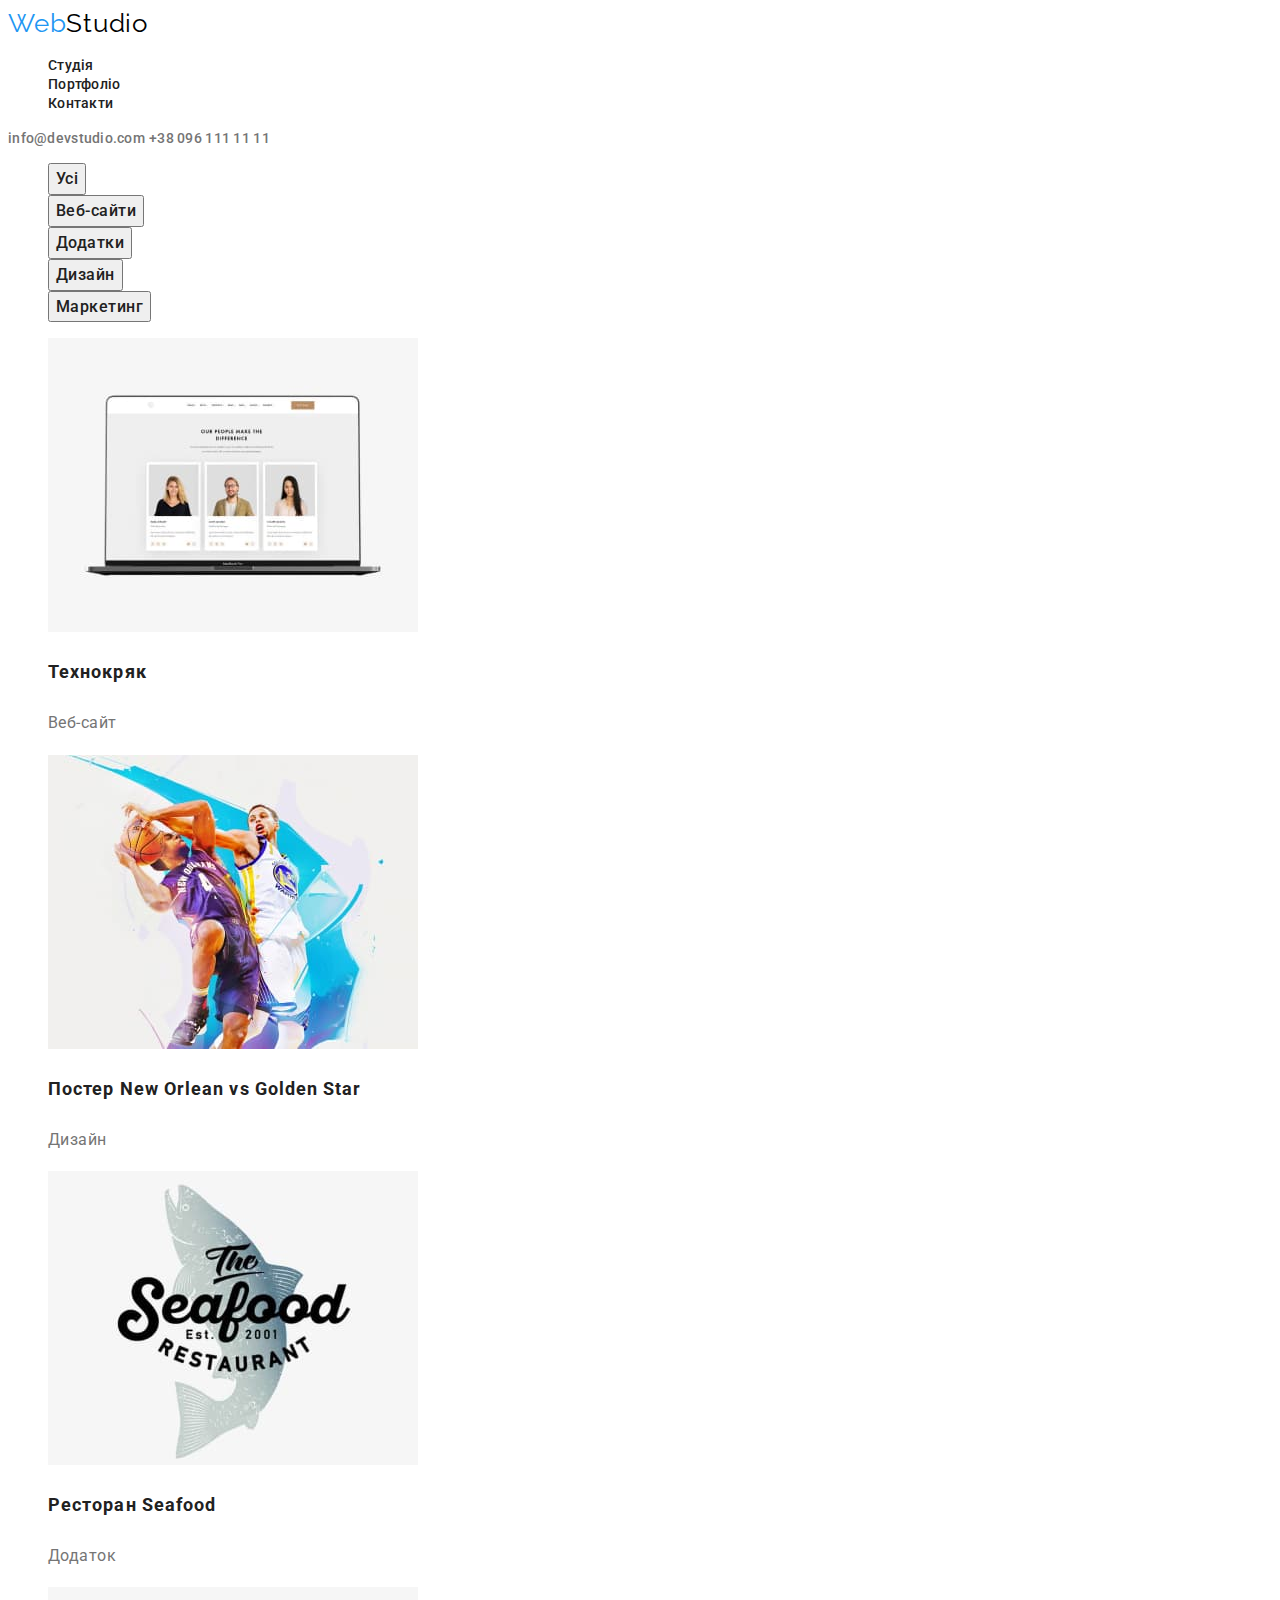
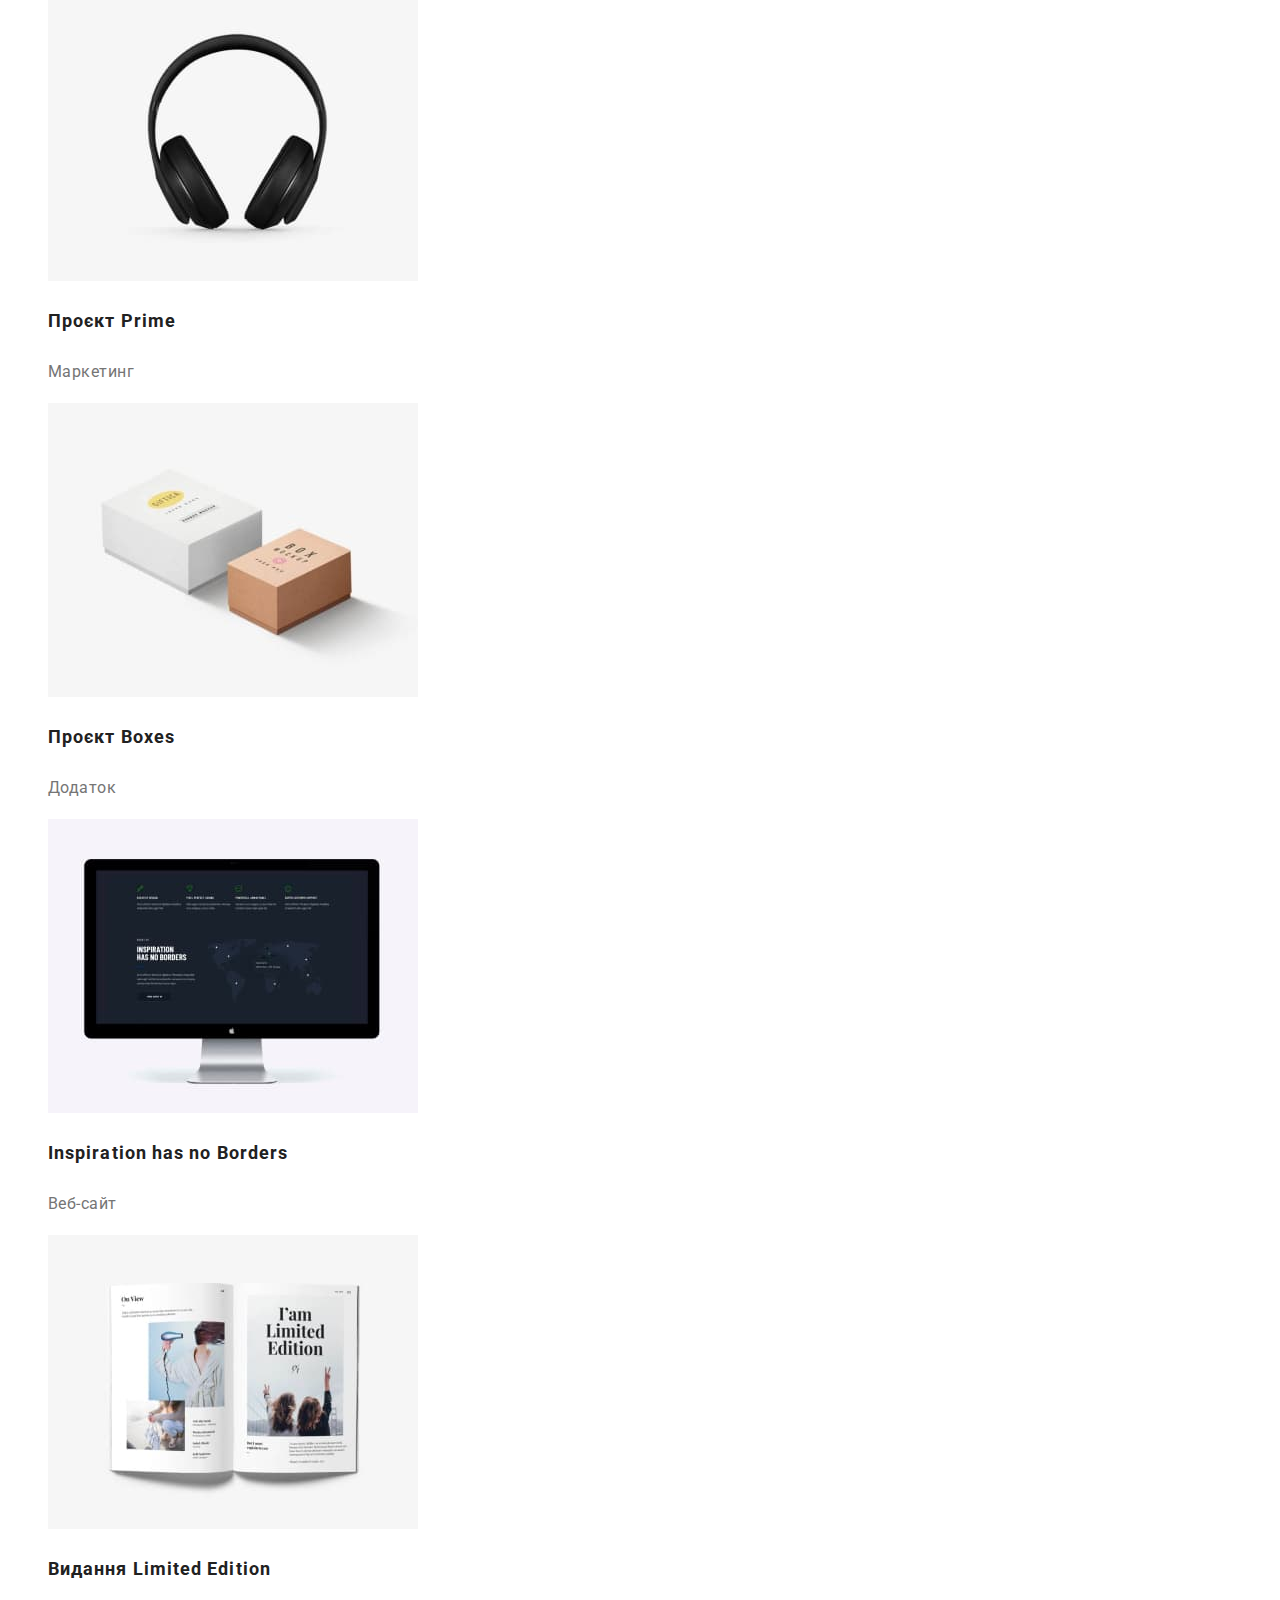
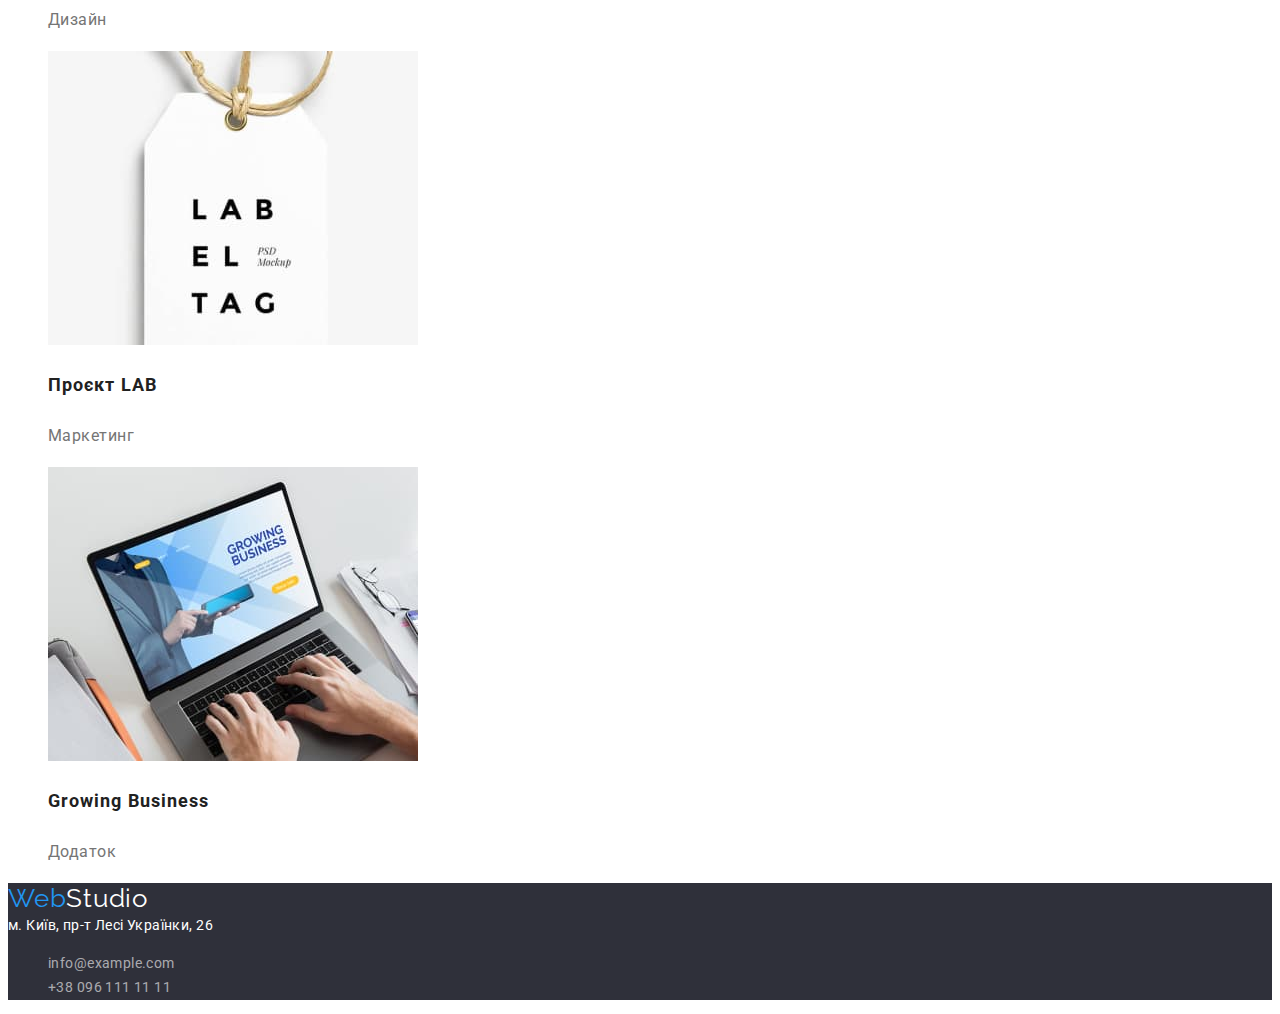
==== portfolio.html @ 75545882 "initial" ====
<!DOCTYPE html>
<html lang="en">
  <head>
    <meta charset="UTF-8" />
    <meta http-equiv="X-UA-Compatible" content="IE=edge" />
    <meta name="viewport" content="width=device-width, initial-scale=1.0" />
    <title>Portfolio</title>
    <link rel="preconnect" href="https://fonts.googleapis.com" />
    <link rel="preconnect" href="https://fonts.gstatic.com" crossorigin />
    <link
      href="https://fonts.googleapis.com/css2?family=Raleway:wght@700&family=Roboto:wght@400;500;700;900&display=swap"
      rel="stylesheet"
    />
    <link
      rel="stylesheet"
      href="https://cdnjs.cloudflare.com/ajax/libs/modern-normalize/1.1.0/modern-normalize.min.css"
      integrity="sha512-wpPYUAdjBVSE4KJnH1VR1HeZfpl1ub8YT/NKx4PuQ5NmX2tKuGu6U/JRp5y+Y8XG2tV+wKQpNHVUX03MfMFn9Q=="
      crossorigin="anonymous"
      referrerpolicy="no-referrer"
    />
    <link rel="stylesheet" href="./CSS/styles.css" />
  </head>
  <header class="header">
    <nav>
      <a class="logo-link" href="./index.html"
        >Web<span class="span-header">Studio</span></a
      >
      <ul class="header-list list">
        <li class="header-item">
          <a class="header-link link" href="./index.html">Студія</a>
        </li>
        <li class="header-item">
          <a class="header-link link" href="./portfolio.html">Портфоліо</a>
        </li>
        <li class="header-item">
          <a class="header-link link" href="#">Контакти</a>
        </li>
      </ul>
    </nav>
    <a class="header-mail link" href="mailto:info@devstudio.com"
      >info@devstudio.com</a
    >
    <a class="header-tel link" href="tel:+380961111111">+38 096 111 11 11</a>
  </header>
  <main>
    <section>
      <div>
        <ul>
          <li class="list">
            <button type="button" class="portfolio-button">Усі</button>
          </li>
          <li class="list">
            <button type="button" class="portfolio-button">Веб-сайти</button>
          </li>
          <li class="list">
            <button type="button" class="portfolio-button">Додатки</button>
          </li>
          <li class="list">
            <button type="button" class="portfolio-button">Дизайн</button>
          </li>
          <li class="list">
            <button type="button" class="portfolio-button">Маркетинг</button>
          </li>
        </ul>
      </div>
      <ul>
        <li class="list">
          <img
            src="./images/technocrack.jpg"
            alt="technocrack"
            width="370"
            height="294"
          />
          <h3 class="all">Технокряк</h3>
          <p class="all-text">Веб-сайт</p>
        </li>
        <li class="list">
          <img
            src="./images/poster.jpg"
            alt="poster"
            width="370"
            height="294"
          />
          <h3 class="all">Постер New Orlean vs Golden Star</h3>
          <p class="all-text">Дизайн</p>
        </li>
        <li class="list">
          <img
            src="./images/restaurant.jpg"
            alt="restaurant"
            width="370"
            height="294"
          />
          <h3 class="all">Ресторан Seafood</h3>
          <p class="all-text">Додаток</p>
        </li>
        <li class="list">
          <img src="./images/prime.jpg" alt="prime" width="370" height="294" />
          <h3 class="all">Проєкт Prime</h3>
          <p class="all-text">Маркетинг</p>
        </li>
        <li class="list">
          <img src="./images/boxes.jpg" alt="boxes" width="370" height="294" />
          <h3 class="all">Проєкт Boxes</h3>
          <p class="all-text">Додаток</p>
        </li>
        <li class="list">
          <img
            src="./images/inspiration.jpg"
            alt="inspiration"
            width="370"
            height="294"
          />
          <h3 class="all">Inspiration has no Borders</h3>
          <p class="all-text">Веб-сайт</p>
        </li>
        <li class="list">
          <img
            src="./images/limitededition.jpg"
            alt="limitededition"
            width="370"
            height="294"
          />
          <h3 class="all">Видання Limited Edition</h3>
          <p class="all-text">Дизайн</p>
        </li>
        <li class="list">
          <img src="./images/lab.jpg" alt="lab" width="370" height="294" />
          <h3 class="all">Проєкт LAB</h3>
          <p class="all-text">Маркетинг</p>
        </li>
        <li class="list">
          <img
            src="./images/growing.jpg"
            alt="growing business"
            width="370"
            height="294"
          />
          <h3 class="all">Growing Business</h3>
          <p class="all-text">Додаток</p>
        </li>
      </ul>
    </section>
  </main>
  <footer class="footer">
    <a class="logo-link" href="./index.html"
      >Web<span class="span-footer">Studio</span></a
    >
    <address class="address-link">
      <a
        class="contacts-address-link link"
        href="https://goo.gl/maps/TuxzWL9VngFfDpHG8"
        target="_blank"
        rel="noopener noreferrer "
        >м. Київ, пр-т Лесі Українки, 26</a
      >
      <ul class="list">
        <li>
          <a class="contacts-link link" href="mailto:info@example.com"
            >info@example.com</a
          >
        </li>
        <li class="list">
          <a class="contacts-link link" href="tel:+380961111111"
            >+38 096 111 11 11</a
          >
        </li>
      </ul>
    </address>
  </footer>
</html>
---- CSS/styles.css ----
/* -------------------------------- HEADER ---------------------------------- */

.root {
  --main-color: #ffffff;
}

body {
  font-family: "Roboto", sans-serif;
}

.span-header{
    color: #000000;
}

.logo-link {
  font-family: "Raleway";
  font-style: normal;
  font-size: 26px;
  line-height: 1.19;
  letter-spacing: 0.03em;
  color: #2196f3;
}



.logo-link {
  text-decoration: none;
}

.header-link {
  font-weight: 500;
  font-size: 14px;
  line-height: 1.14;
  letter-spacing: 0.02em;
  color: #212121;
}

.header-mail {
  font-weight: 500;
  font-size: 14px;
  line-height: 1.14;
  letter-spacing: 0.02em;
  color: #757575;
}

.header-tel {
  font-weight: 500;
  font-size: 14px;
  line-height: 1.14;
  letter-spacing: 0.02em;
  color: #757575;
}

.list {
  list-style: none;
}

.link {
  text-decoration: none;
}

.header-link:hover,
.header-link:focus {
  color: #2196f3;
}

.header-mail:hover,
.header-mail:focus {
  color: #2196f3;
}

.header-tel:hover,
.header-tel:focus {
  color: #2196f3;
}

/* --------------------------------- MAIN ------------------------------------ */

.hero-title {
  font-weight: 900;
  font-size: 44px;
  line-height: 1.36;
  text-align: center;
  letter-spacing: 0.06em;
  text-transform: uppercase;
  color: #ffffff;
}

.hero-btn {
  font-family: "Roboto";
  font-style: normal;
  font-weight: 700;
  font-size: 16px;
  line-height: 1.88;
  display: flex;
  align-items: center;
  text-align: center;
  letter-spacing: 0.06em;
  cursor: pointer;
  color: #ffffff;
  background-color: #2196f3;
}

.main-title {
  background: #2f303a;
}

.title {
  font-weight: 700;
  font-size: 36px;
  line-height: 1.16;
  text-align: center;
  letter-spacing: 0.03em;
  color: #212121;
}

.item {
  font-size: 14px;
  line-height: 1.71;
  letter-spacing: 0.03em;
  color: #757575;
}

.benefits {
  font-weight: 700;
  font-size: 14px;
  line-height: 1.14;
  letter-spacing: 0.03em;
  text-transform: uppercase;
  color: #212121;
}

.benefits-text {
  font-size: 14px;
  line-height: 1.71;
  letter-spacing: 0.03em;
  color: #757575;
}

.team-title {
  font-weight: 500;
  font-size: 16px;
  line-height: 1.18;
  text-align: center;
  letter-spacing: 0.03em;
  color: #212121;
}

.team-text {
  font-size: 16px;
  line-height: 1.18;
  text-align: center;
  letter-spacing: 0.03em;
  color: #757575;
}

.all {
  font-size: 18px;
  line-height: 2;
  letter-spacing: 0.06em;
  color: #212121;
}

.all-text {
  font-size: 16px;
  line-height: 1.88;
  letter-spacing: 0.03em;
  color: #757575;
}

.portfolio-button {
    font-family: 'Roboto';
    font-style: normal;
    font-weight: 500;
    font-size: 16px;
    line-height: 1.62;
    text-align: center;
    letter-spacing: 0.03em;
    color: #212121;
    cursor: pointer;
}

.portfolio-button:hover
.portfolio-button:focus{
    #2196F3;
}

/*------------------------------------FOOTER-----------------------------------*/

.address-link {
  font-size: 14px;
  line-height: 1.71;
  letter-spacing: 0.03em;
  color: var(--main-color);
}

.contacts {
  font-size: 14px;
  line-height: 1.71;
  letter-spacing: 0.03em;
  color: rgba(255, 255, 255, 0.6);
}

.footer {
  background: #2f303a;
}

.contacts-address-link {
  font-size: 14px;
  font-style: normal;
  line-height: 1.71;
  letter-spacing: 0.03em;
  color: #ffffff;
}

.contacts-link {
  font-style: normal;
  font-weight: 400;
  font-size: 14px;
  line-height: 1.71;
  letter-spacing: 0.03em;
  color: rgba(255, 255, 255, 0.6);
}

.contacts-address-link:hover,
.contacts-address-link:focus {
  color: #2196f3;
}

.contacts-link:hover,
.contacts-link:focus {
  color: #2196f3;
}

.span-footer{
    color: #FFFFFF;
}
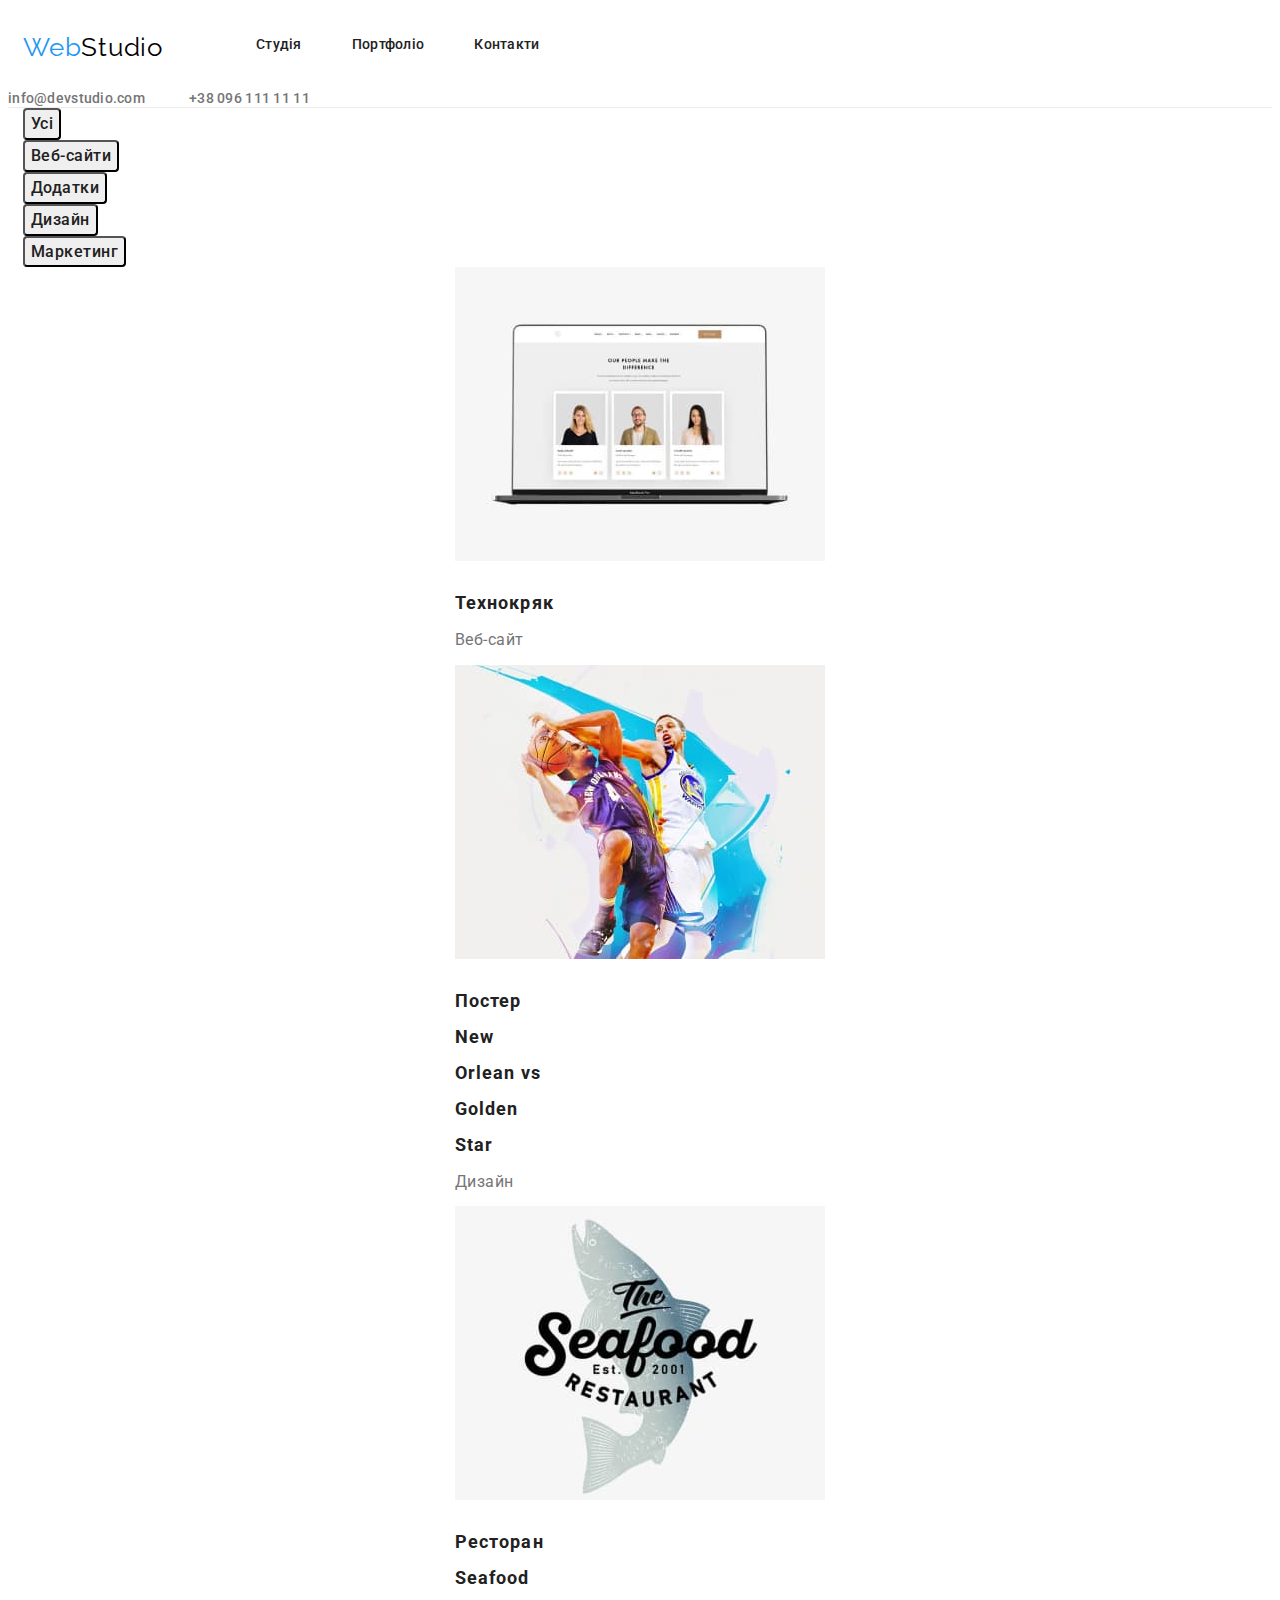
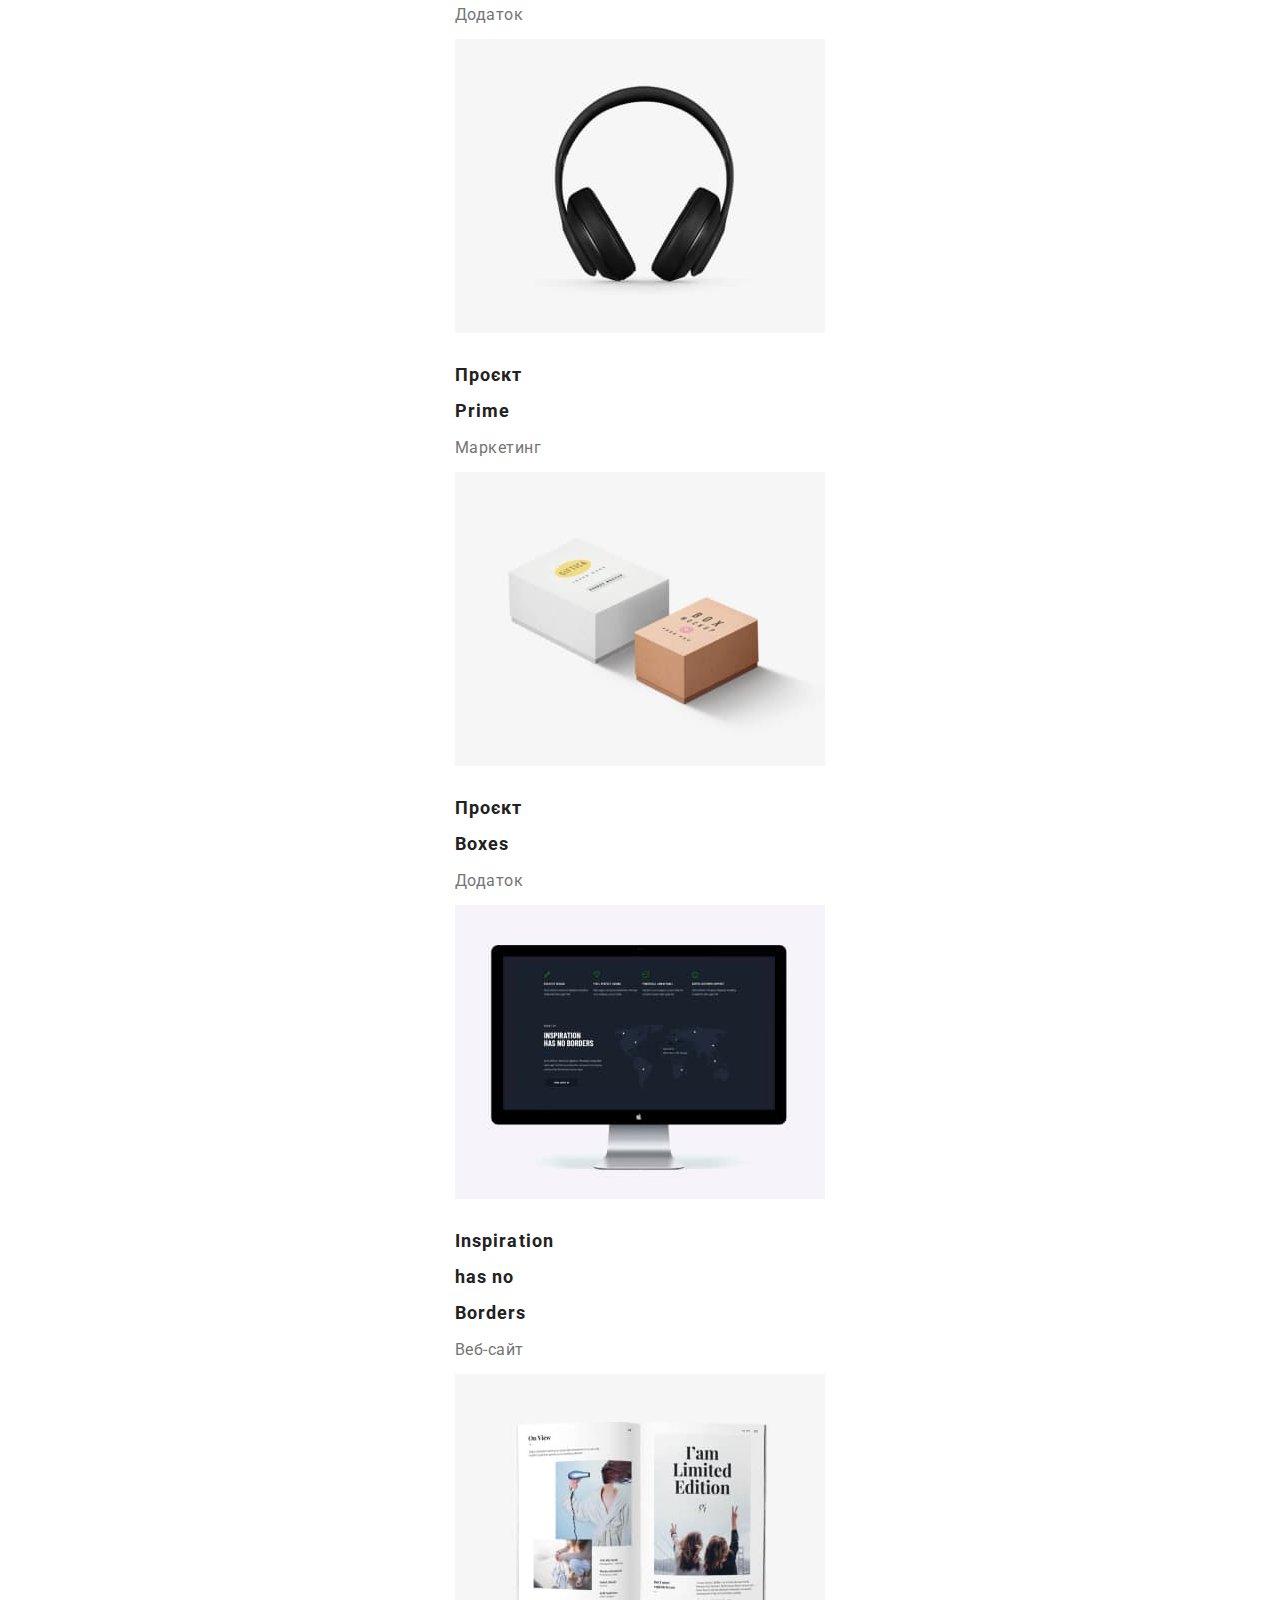
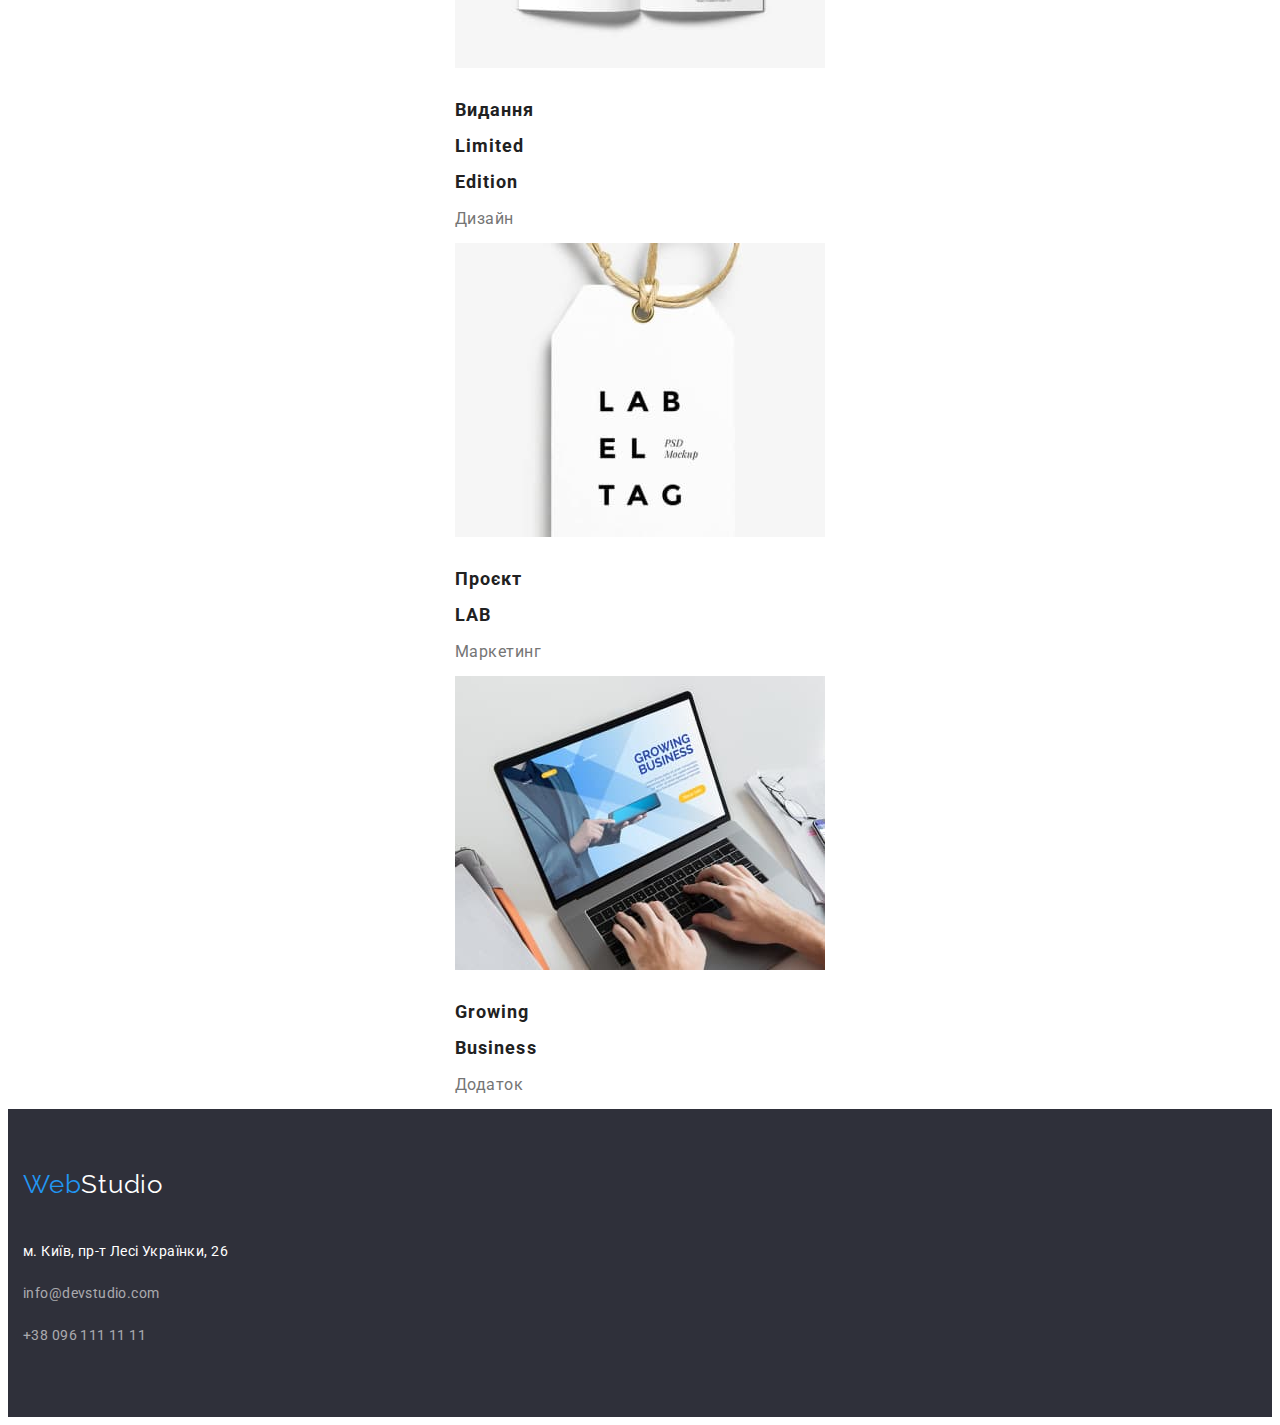
==== commit 037ba664: "hw3" ====
--- a/portfolio.html
+++ b/portfolio.html
@@ -21,151 +21,165 @@
     <link rel="stylesheet" href="./CSS/styles.css" />
   </head>
   <header class="header">
+    <div class="container header-container">
+      <nav class="header-navigation">
+        <a class="logo-link" href="./index.html"
+          >Web<span class="span-header">Studio</span></a
+        >
+        <ul class="header-list list">
+          <li class="header-item">
+            <a class="header-link link" href="./index.html">Студія</a>
+          </li>
+          <li class="header-item">
+            <a class="header-link link" href="./portfolio.html">Портфоліо</a>
+          </li>
+          <li class="header-item">
+            <a class="header-link link" href="#">Контакти</a>
+          </li>
+        </ul>
+      </nav>
+    </div>
     <nav>
-      <a class="logo-link" href="./index.html"
-        >Web<span class="span-header">Studio</span></a
-      >
-      <ul class="header-list list">
-        <li class="header-item">
-          <a class="header-link link" href="./index.html">Студія</a>
-        </li>
-        <li class="header-item">
-          <a class="header-link link" href="./portfolio.html">Портфоліо</a>
-        </li>
-        <li class="header-item">
-          <a class="header-link link" href="#">Контакти</a>
-        </li>
-      </ul>
+      <div class="header-connect">
+        <a class="header-mail link" href="mailto:info@devstudio.com"
+          >info@devstudio.com</a
+        >
+        <a class="header-tel link" href="tel:+380961111111"
+          >+38 096 111 11 11</a
+        >
+      </div>
     </nav>
-    <a class="header-mail link" href="mailto:info@devstudio.com"
-      >info@devstudio.com</a
-    >
-    <a class="header-tel link" href="tel:+380961111111">+38 096 111 11 11</a>
   </header>
   <main>
     <section>
-      <div>
-        <ul>
-          <li class="list">
+      <div class="container">
+        <ul class="portfoilo-checklist">
+          <li class="portfolio-list">
             <button type="button" class="portfolio-button">Усі</button>
           </li>
-          <li class="list">
+          <li class="portfolio-list">
             <button type="button" class="portfolio-button">Веб-сайти</button>
           </li>
-          <li class="list">
+          <li class="portfolio-list">
             <button type="button" class="portfolio-button">Додатки</button>
           </li>
-          <li class="list">
+          <li class="portfolio-list">
             <button type="button" class="portfolio-button">Дизайн</button>
           </li>
-          <li class="list">
+          <li class="portfolio-list">
             <button type="button" class="portfolio-button">Маркетинг</button>
           </li>
         </ul>
       </div>
-      <ul>
-        <li class="list">
-          <img
-            src="./images/technocrack.jpg"
-            alt="technocrack"
-            width="370"
-            height="294"
-          />
-          <h3 class="all">Технокряк</h3>
-          <p class="all-text">Веб-сайт</p>
-        </li>
-        <li class="list">
-          <img
-            src="./images/poster.jpg"
-            alt="poster"
-            width="370"
-            height="294"
-          />
-          <h3 class="all">Постер New Orlean vs Golden Star</h3>
-          <p class="all-text">Дизайн</p>
-        </li>
-        <li class="list">
-          <img
-            src="./images/restaurant.jpg"
-            alt="restaurant"
-            width="370"
-            height="294"
-          />
-          <h3 class="all">Ресторан Seafood</h3>
-          <p class="all-text">Додаток</p>
-        </li>
-        <li class="list">
-          <img src="./images/prime.jpg" alt="prime" width="370" height="294" />
-          <h3 class="all">Проєкт Prime</h3>
-          <p class="all-text">Маркетинг</p>
-        </li>
-        <li class="list">
-          <img src="./images/boxes.jpg" alt="boxes" width="370" height="294" />
-          <h3 class="all">Проєкт Boxes</h3>
-          <p class="all-text">Додаток</p>
-        </li>
-        <li class="list">
-          <img
-            src="./images/inspiration.jpg"
-            alt="inspiration"
-            width="370"
-            height="294"
-          />
-          <h3 class="all">Inspiration has no Borders</h3>
-          <p class="all-text">Веб-сайт</p>
-        </li>
-        <li class="list">
-          <img
-            src="./images/limitededition.jpg"
-            alt="limitededition"
-            width="370"
-            height="294"
-          />
-          <h3 class="all">Видання Limited Edition</h3>
-          <p class="all-text">Дизайн</p>
-        </li>
-        <li class="list">
-          <img src="./images/lab.jpg" alt="lab" width="370" height="294" />
-          <h3 class="all">Проєкт LAB</h3>
-          <p class="all-text">Маркетинг</p>
-        </li>
-        <li class="list">
-          <img
-            src="./images/growing.jpg"
-            alt="growing business"
-            width="370"
-            height="294"
-          />
-          <h3 class="all">Growing Business</h3>
-          <p class="all-text">Додаток</p>
-        </li>
+      <ul class="all-list">
+        <div class="container">
+          <li class="list">
+            <img
+              src="./images/technocrack.jpg"
+              alt="technocrack"
+              width="370"
+              height="294"
+            />
+            <h3 class="all">Технокряк</h3>
+            <p class="all-text">Веб-сайт</p>
+          </li>
+          <li class="list">
+            <img
+              src="./images/poster.jpg"
+              alt="poster"
+              width="370"
+              height="294"
+            />
+            <h3 class="all">Постер New Orlean vs Golden Star</h3>
+            <p class="all-text">Дизайн</p>
+          </li>
+          <li class="list">
+            <img
+              src="./images/restaurant.jpg"
+              alt="restaurant"
+              width="370"
+              height="294"
+            />
+            <h3 class="all">Ресторан Seafood</h3>
+            <p class="all-text">Додаток</p>
+          </li>
+          <li class="list">
+            <img src="./images/prime.jpg" alt="prime" width="370" height="294" />
+            <h3 class="all">Проєкт Prime</h3>
+            <p class="all-text">Маркетинг</p>
+          </li>
+          <li class="list">
+            <img src="./images/boxes.jpg" alt="boxes" width="370" height="294" />
+            <h3 class="all">Проєкт Boxes</h3>
+            <p class="all-text">Додаток</p>
+          </li>
+          <li class="list">
+            <img
+              src="./images/inspiration.jpg"
+              alt="inspiration"
+              width="370"
+              height="294"
+            />
+            <h3 class="all">Inspiration has no Borders</h3>
+            <p class="all-text">Веб-сайт</p>
+          </li>
+          <li class="list">
+            <img
+              src="./images/limitededition.jpg"
+              alt="limitededition"
+              width="370"
+              height="294"
+            />
+            <h3 class="all">Видання Limited Edition</h3>
+            <p class="all-text">Дизайн</p>
+          </li>
+          <li class="list">
+            <img src="./images/lab.jpg" alt="lab" width="370" height="294" />
+            <h3 class="all">Проєкт LAB</h3>
+            <p class="all-text">Маркетинг</p>
+          </li>
+          <li class="list">
+            <img
+              src="./images/growing.jpg"
+              alt="growing business"
+              width="370"
+              height="294"
+            />
+            <h3 class="all">Growing Business</h3>
+            <p class="all-text">Додаток</p>
+          </li>
+        </div>
       </ul>
     </section>
   </main>
   <footer class="footer">
-    <a class="logo-link" href="./index.html"
-      >Web<span class="span-footer">Studio</span></a
-    >
-    <address class="address-link">
-      <a
-        class="contacts-address-link link"
-        href="https://goo.gl/maps/TuxzWL9VngFfDpHG8"
-        target="_blank"
-        rel="noopener noreferrer "
-        >м. Київ, пр-т Лесі Українки, 26</a
+    <div class="container">
+      <a class="logo-link" href="./index.html"
+        >Web<span class="span-footer">Studio</span></a
       >
-      <ul class="list">
-        <li>
-          <a class="contacts-link link" href="mailto:info@example.com"
-            >info@example.com</a
-          >
-        </li>
-        <li class="list">
-          <a class="contacts-link link" href="tel:+380961111111"
-            >+38 096 111 11 11</a
-          >
-        </li>
-      </ul>
-    </address>
+      <address>
+        <a
+          class="contacts-address-link link"
+          href="https://goo.gl/maps/TuxzWL9VngFfDpHG8"
+          target="_blank"
+          rel="noopener noreferrer "
+          >м. Київ, пр-т Лесі Українки, 26</a
+        >
+        <ul class="list">
+          <li>
+            <a
+              class="contacts-link-mail link"
+              href="mailto:info@devstudio.com"
+              >info@devstudio.com</a
+            >
+          </li>
+          <li>
+            <a class="contacts-link-tel link" href="tel:+380961111111"
+              >+38 096 111 11 11</a
+            >
+          </li>
+        </ul>
+      </address>
+    </div>
   </footer>
 </html>
--- a/CSS/styles.css
+++ b/CSS/styles.css
@@ -8,8 +8,58 @@
   font-family: "Roboto", sans-serif;
 }
 
-.span-header{
-    color: #000000;
+.header {
+  background-color: (var(--main-color));
+  border-bottom: 1px solid #ECECEC;
+}
+
+.header-list{
+  display: flex;
+  gap: 50px;
+}
+
+.header-navigation {
+  display: flex;
+  align-items: center;
+}
+
+.header-connect {
+  margin-left: auto;
+}
+
+.header-container {
+  display: flex;
+  align-items: center;
+}
+
+
+
+
+h1,
+h2,
+h3,
+h4,
+h5,
+h6,
+p {
+  margin: 0;
+}
+
+ul, ol{
+  margin: 0;
+  padding-left: 0;
+  list-style: none;
+}
+
+.container {
+  width: 1200;
+  padding-left: 15px;
+  padding-right: 15px;
+  margin: 0 auto;
+}
+
+.span-header {
+  color: #000000;
 }
 
 .logo-link {
@@ -25,6 +75,9 @@
 
 .logo-link {
   text-decoration: none;
+  margin-right: 93px;
+  margin-top: 24px;
+  margin-bottom: 25px;
 }
 
 .header-link {
@@ -33,6 +86,8 @@
   line-height: 1.14;
   letter-spacing: 0.02em;
   color: #212121;
+  margin-top: 32px;
+  margin-bottom: 32px;
 }
 
 .header-mail {
@@ -49,10 +104,12 @@
   line-height: 1.14;
   letter-spacing: 0.02em;
   color: #757575;
+  margin-left: 40px;
 }
 
 .list {
   list-style: none;
+  width: calc((100% - 60px) / 3);
 }
 
 .link {
@@ -83,7 +140,10 @@
   text-align: center;
   letter-spacing: 0.06em;
   text-transform: uppercase;
-  color: #ffffff;
+  color: #FFFFFF;
+  padding-top: 200px;
+  padding-bottom: 30px;
+  max-width: 696px;
 }
 
 .hero-btn {
@@ -93,12 +153,25 @@
   font-size: 16px;
   line-height: 1.88;
   display: flex;
-  align-items: center;
+  align-items: centert;
   text-align: center;
   letter-spacing: 0.06em;
   cursor: pointer;
   color: #ffffff;
   background-color: #2196f3;
+  padding: 10px 32px;
+}
+
+.portfolio-checklist {
+display: flex;
+flex-direction: row;
+justify-content: center;
+align-items: center;
+padding-top: 100px;
+padding-bottom: 50px;
+}
+.portfolio-list {
+  display: flex;
 }
 
 .main-title {
@@ -112,6 +185,7 @@
   text-align: center;
   letter-spacing: 0.03em;
   color: #212121;
+  padding-top: 94px;
 }
 
 .item {
@@ -120,6 +194,12 @@
   letter-spacing: 0.03em;
   color: #757575;
 }
+
+.benefits-list {
+  display: inline-block;
+}
+
+
 
 .benefits {
   font-weight: 700;
@@ -128,6 +208,9 @@
   letter-spacing: 0.03em;
   text-transform: uppercase;
   color: #212121;
+  padding-bottom: 10px;
+  padding-top: 94px;
+  align-items: baseline;
 }
 
 .benefits-text {
@@ -135,6 +218,11 @@
   line-height: 1.71;
   letter-spacing: 0.03em;
   color: #757575;
+  max-width: 270px;
+}
+
+.title {
+padding-bottom: 50px;
 }
 
 .team-title {
@@ -144,6 +232,14 @@
   text-align: center;
   letter-spacing: 0.03em;
   color: #212121;
+  padding-top: 30px;
+  padding-bottom: 10px;
+}
+
+.doing-list {
+  display: inline-block;
+  padding-right: 30px;
+  padding-bottom: 94px;
 }
 
 .team-text {
@@ -152,13 +248,30 @@
   text-align: center;
   letter-spacing: 0.03em;
   color: #757575;
-}
+  padding-bottom: 30px;
+}
+
+.team-list {
+  display: inline-block;
+  padding-right: 30px;
+  margin-bottom: 94px;
+}
+
+.all-list {
+  display: flex;
+  gap: 30px;
+  justify-content: center;
+  align-items: ;
+}
+
 
 .all {
   font-size: 18px;
   line-height: 2;
   letter-spacing: 0.06em;
   color: #212121;
+  padding-top: 20px;
+  padding-bottom: 4px;
 }
 
 .all-text {
@@ -178,12 +291,14 @@
     letter-spacing: 0.03em;
     color: #212121;
     cursor: pointer;
+    border-radius: 4px;
 }
 
 .portfolio-button:hover
-.portfolio-button:focus{
-    #2196F3;
-}
+.portfolio-button:focus {
+  color:  #2196F3;
+}
+
 
 /*------------------------------------FOOTER-----------------------------------*/
 
@@ -206,20 +321,38 @@
 }
 
 .contacts-address-link {
+  display: inline-block;
   font-size: 14px;
   font-style: normal;
   line-height: 1.71;
   letter-spacing: 0.03em;
   color: #ffffff;
-}
-
-.contacts-link {
+  padding-top: 20px;
+  padding-bottom: 9px;
+}
+
+.contacts-link-mail {
+  display: inline-block;
   font-style: normal;
   font-weight: 400;
   font-size: 14px;
   line-height: 1.71;
   letter-spacing: 0.03em;
   color: rgba(255, 255, 255, 0.6);
+  padding-top: 9px;
+  padding-bottom: 9px;
+}
+
+.contacts-link-tel {
+  display: inline-block;
+  font-style: normal;
+  font-weight: 400;
+  font-size: 14px;
+  line-height: 1.71;
+  letter-spacing: 0.03em;
+  color: rgba(255, 255, 255, 0.6);
+  padding-top: 9px;
+  padding-bottom: 60px;
 }
 
 .contacts-address-link:hover,
@@ -227,11 +360,28 @@
   color: #2196f3;
 }
 
-.contacts-link:hover,
-.contacts-link:focus {
+.contacts-link-mail:hover,
+.contacts-link-mail:focus {
+  color: #2196f3;
+}
+
+.contacts-link-tel:hover,
+.contacts-link-tel:focus {
   color: #2196f3;
 }
 
 .span-footer{
     color: #FFFFFF;
-}
+    display: inline-block;
+    padding-top: 60px;
+    padding-bottom: 20px;
+}
+
+.list {
+  padding-bottom: 9px;
+}
+
+.section {
+  padding-top: 94px;
+  padding-bottom: 94px;
+}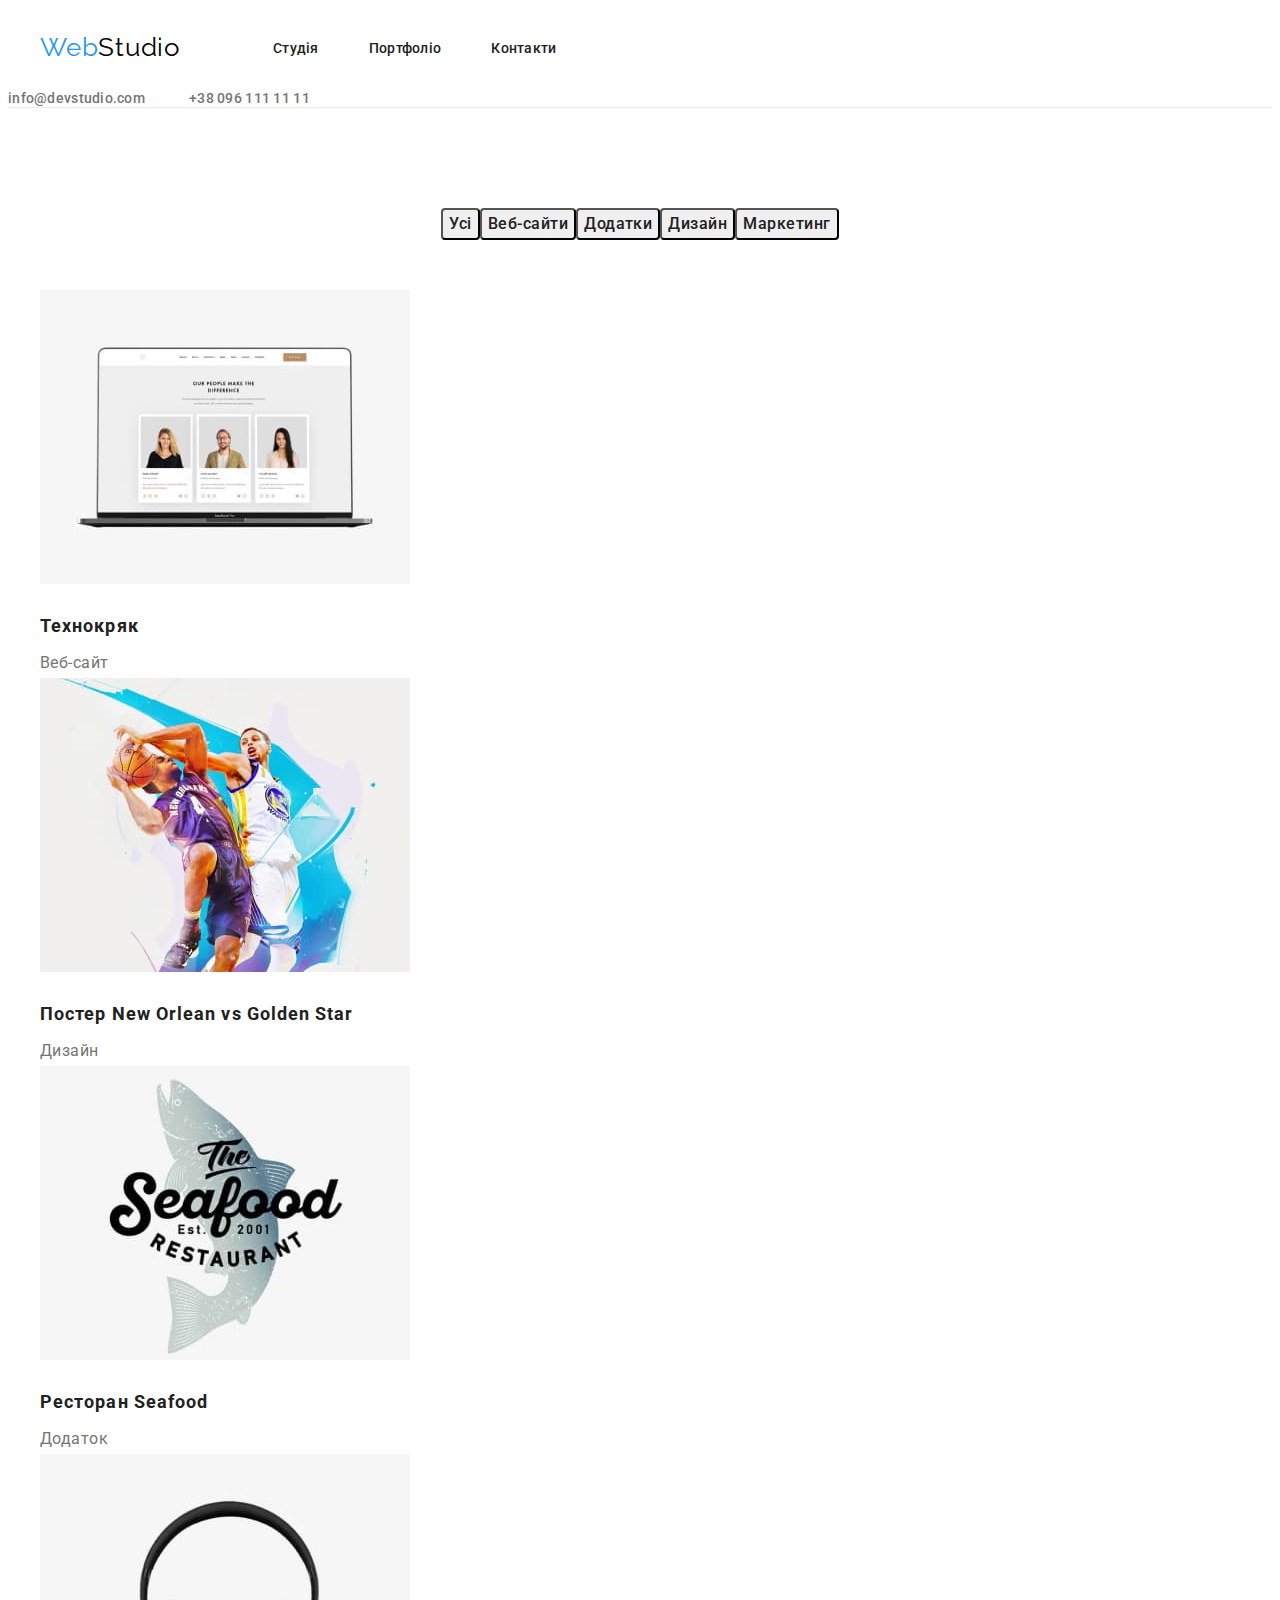
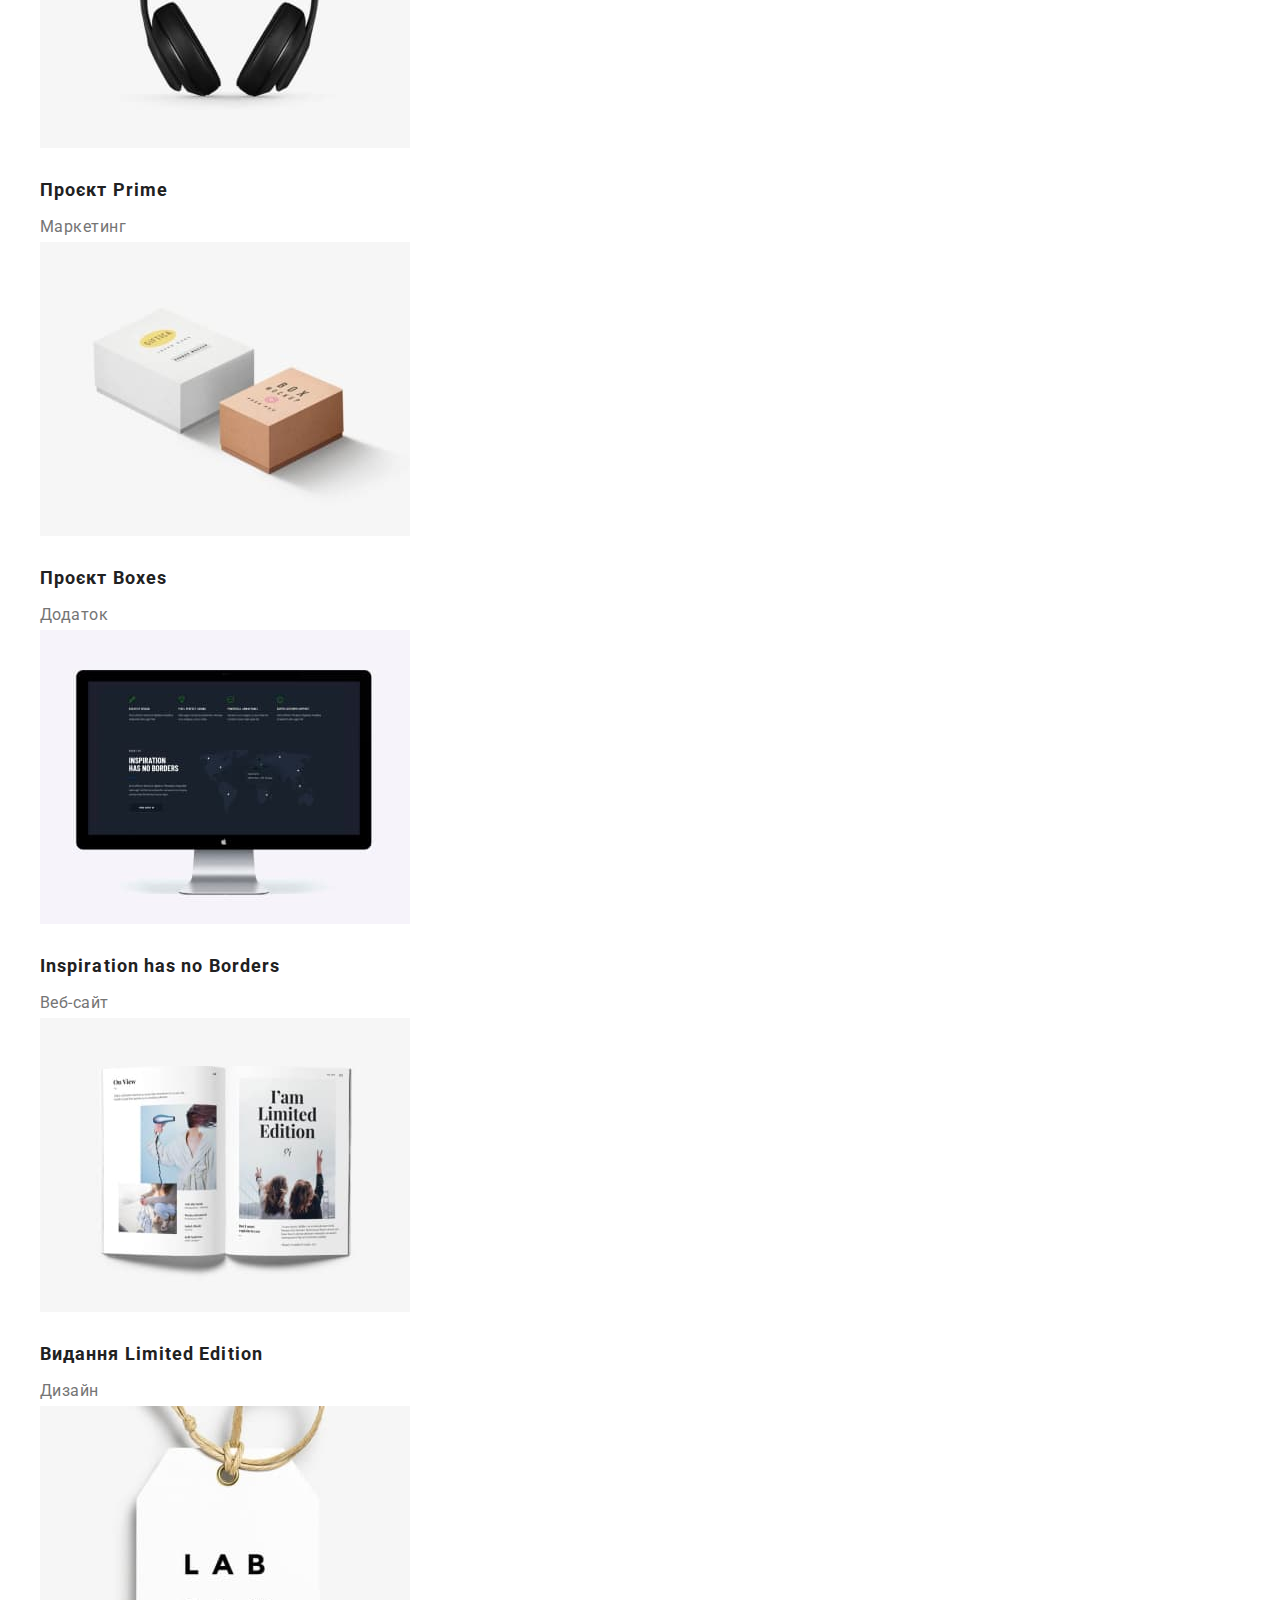
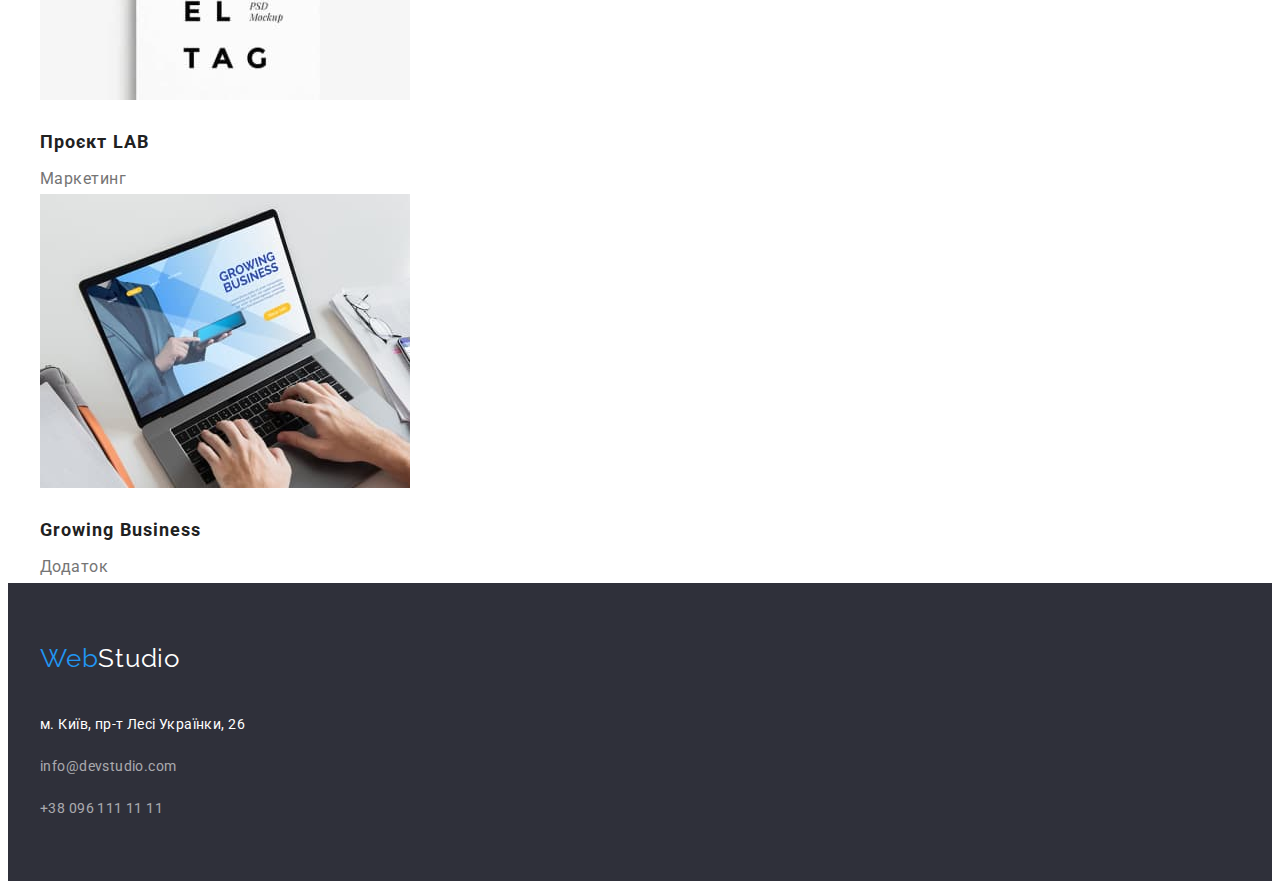
==== commit 7281e06c: "mentor update added" ====
--- a/portfolio.html
+++ b/portfolio.html
@@ -53,7 +53,7 @@
   <main>
     <section>
       <div class="container">
-        <ul class="portfoilo-checklist">
+        <ul class="portfolio-checklist">
           <li class="portfolio-list">
             <button type="button" class="portfolio-button">Усі</button>
           </li>
--- a/CSS/styles.css
+++ b/CSS/styles.css
@@ -52,7 +52,7 @@
 }
 
 .container {
-  width: 1200;
+  width: 1200px;
   padding-left: 15px;
   padding-right: 15px;
   margin: 0 auto;
@@ -76,8 +76,8 @@
 .logo-link {
   text-decoration: none;
   margin-right: 93px;
-  margin-top: 24px;
-  margin-bottom: 25px;
+  padding-top: 24px;
+  padding-bottom: 25px;
 }
 
 .header-link {
@@ -109,7 +109,6 @@
 
 .list {
   list-style: none;
-  width: calc((100% - 60px) / 3);
 }
 
 .link {
@@ -141,8 +140,7 @@
   letter-spacing: 0.06em;
   text-transform: uppercase;
   color: #FFFFFF;
-  padding-top: 200px;
-  padding-bottom: 30px;
+  margin-bottom: 30px;
   max-width: 696px;
 }
 
@@ -152,7 +150,6 @@
   font-weight: 700;
   font-size: 16px;
   line-height: 1.88;
-  display: flex;
   align-items: centert;
   text-align: center;
   letter-spacing: 0.06em;
@@ -160,6 +157,7 @@
   color: #ffffff;
   background-color: #2196f3;
   padding: 10px 32px;
+  border-radius: 3px;
 }
 
 .portfolio-checklist {
@@ -170,12 +168,16 @@
 padding-top: 100px;
 padding-bottom: 50px;
 }
+
 .portfolio-list {
   display: flex;
 }
 
 .main-title {
   background: #2f303a;
+  padding-top: 200px;
+  padding-bottom: 200px;
+  text-align: center;
 }
 
 .title {
@@ -195,10 +197,10 @@
   color: #757575;
 }
 
-.benefits-list {
-  display: inline-block;
-}
-
+.advantages {
+  display: flex;
+  gap: 30px;
+}
 
 
 .benefits {
@@ -209,7 +211,6 @@
   text-transform: uppercase;
   color: #212121;
   padding-bottom: 10px;
-  padding-top: 94px;
   align-items: baseline;
 }
 
@@ -236,9 +237,14 @@
   padding-bottom: 10px;
 }
 
-.doing-list {
-  display: inline-block;
-  padding-right: 30px;
+.doing {
+  display: flex;
+  gap: 30px;
+}
+
+.team {
+  background: #F5F4FA;
+  padding-top: 94px;
   padding-bottom: 94px;
 }
 
@@ -251,14 +257,14 @@
   padding-bottom: 30px;
 }
 
-.team-list {
-  display: inline-block;
-  padding-right: 30px;
-  margin-bottom: 94px;
+.our-team {
+  display: flex;
+  gap: 30px;
 }
 
 .all-list {
   display: flex;
+  flex-wrap: wrap;
   gap: 30px;
   justify-content: center;
   align-items: ;
@@ -300,7 +306,7 @@
 }
 
 
-/*------------------------------------FOOTER-----------------------------------*/
+/*--------------------------------FOOTER-----------------------------------*/
 
 .address-link {
   font-size: 14px;
@@ -377,9 +383,6 @@
     padding-bottom: 20px;
 }
 
-.list {
-  padding-bottom: 9px;
-}
 
 .section {
   padding-top: 94px;
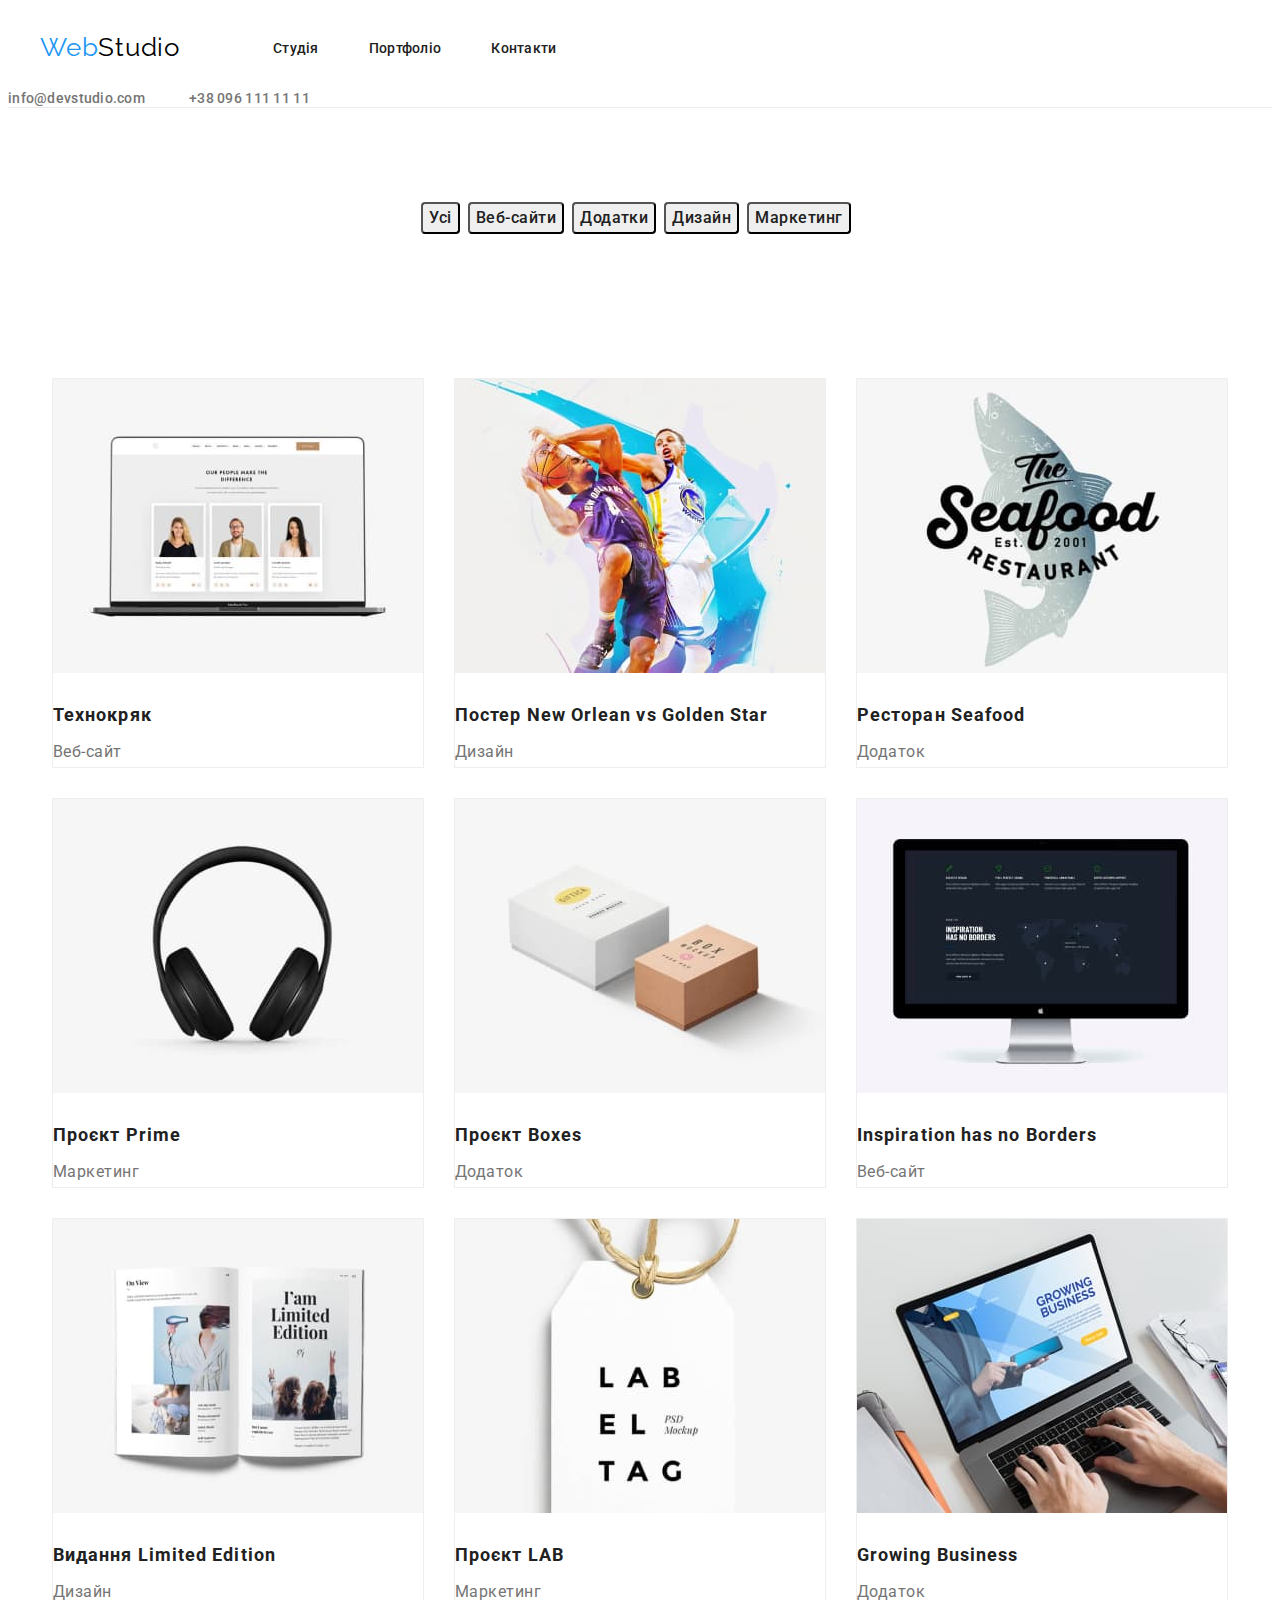
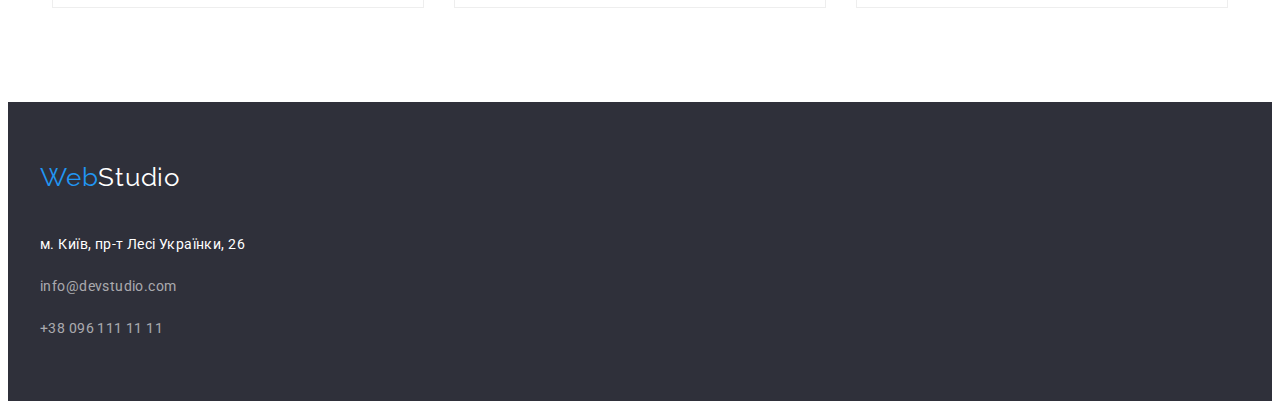
==== commit 08024718: "borders added" ====
--- a/portfolio.html
+++ b/portfolio.html
@@ -71,9 +71,11 @@
           </li>
         </ul>
       </div>
+      </section>
+      <section class="portfolio-items">
+      <div class="container">
       <ul class="all-list">
-        <div class="container">
-          <li class="list">
+          <li class="item-list">
             <img
               src="./images/technocrack.jpg"
               alt="technocrack"
@@ -83,7 +85,7 @@
             <h3 class="all">Технокряк</h3>
             <p class="all-text">Веб-сайт</p>
           </li>
-          <li class="list">
+          <li class="item-list">
             <img
               src="./images/poster.jpg"
               alt="poster"
@@ -93,7 +95,7 @@
             <h3 class="all">Постер New Orlean vs Golden Star</h3>
             <p class="all-text">Дизайн</p>
           </li>
-          <li class="list">
+          <li class="item-list">
             <img
               src="./images/restaurant.jpg"
               alt="restaurant"
@@ -103,17 +105,17 @@
             <h3 class="all">Ресторан Seafood</h3>
             <p class="all-text">Додаток</p>
           </li>
-          <li class="list">
+          <li class="item-list">
             <img src="./images/prime.jpg" alt="prime" width="370" height="294" />
             <h3 class="all">Проєкт Prime</h3>
             <p class="all-text">Маркетинг</p>
           </li>
-          <li class="list">
+          <li class="item-list">
             <img src="./images/boxes.jpg" alt="boxes" width="370" height="294" />
             <h3 class="all">Проєкт Boxes</h3>
             <p class="all-text">Додаток</p>
           </li>
-          <li class="list">
+          <li class="item-list">
             <img
               src="./images/inspiration.jpg"
               alt="inspiration"
@@ -123,7 +125,7 @@
             <h3 class="all">Inspiration has no Borders</h3>
             <p class="all-text">Веб-сайт</p>
           </li>
-          <li class="list">
+          <li class="item-list">
             <img
               src="./images/limitededition.jpg"
               alt="limitededition"
@@ -133,12 +135,12 @@
             <h3 class="all">Видання Limited Edition</h3>
             <p class="all-text">Дизайн</p>
           </li>
-          <li class="list">
+          <li class="item-list">
             <img src="./images/lab.jpg" alt="lab" width="370" height="294" />
             <h3 class="all">Проєкт LAB</h3>
             <p class="all-text">Маркетинг</p>
           </li>
-          <li class="list">
+          <li class="item-list">
             <img
               src="./images/growing.jpg"
               alt="growing business"
--- a/CSS/styles.css
+++ b/CSS/styles.css
@@ -140,8 +140,8 @@
   letter-spacing: 0.06em;
   text-transform: uppercase;
   color: #FFFFFF;
-  margin-bottom: 30px;
   max-width: 696px;
+  margin: 0 auto;
 }
 
 .hero-btn {
@@ -158,6 +158,7 @@
   background-color: #2196f3;
   padding: 10px 32px;
   border-radius: 3px;
+  margin-top: 30px;
 }
 
 .portfolio-checklist {
@@ -165,7 +166,7 @@
 flex-direction: row;
 justify-content: center;
 align-items: center;
-padding-top: 100px;
+padding-top: 94px;
 padding-bottom: 50px;
 }
 
@@ -187,19 +188,22 @@
   text-align: center;
   letter-spacing: 0.03em;
   color: #212121;
+}
+
+.item {
+  font-size: 14px;
+  line-height: 1.71;
+  letter-spacing: 0.03em;
+  color: #757575;
+}
+
+.advantages {
+  display: flex;
+  gap: 30px;
+}
+
+.attention {
   padding-top: 94px;
-}
-
-.item {
-  font-size: 14px;
-  line-height: 1.71;
-  letter-spacing: 0.03em;
-  color: #757575;
-}
-
-.advantages {
-  display: flex;
-  gap: 30px;
 }
 
 
@@ -237,10 +241,22 @@
   padding-bottom: 10px;
 }
 
+.team-list {
+  box-shadow: 0px 1px 3px rgba(0, 0, 0, 0.12), 0px 1px 1px rgba(0, 0, 0, 0.14), 0px 2px 1px rgba(0, 0, 0, 0.2);
+border-radius: 0px 0px 4px 4px;
+}
+
 .doing {
   display: flex;
   gap: 30px;
 }
+
+.doing-title {
+  padding-top: 94px;
+  padding-bottom: 94px;
+}
+
+
 
 .team {
   background: #F5F4FA;
@@ -260,6 +276,7 @@
 .our-team {
   display: flex;
   gap: 30px;
+  border-radius: 0px 0px 4px 4px;
 }
 
 .all-list {
@@ -267,7 +284,10 @@
   flex-wrap: wrap;
   gap: 30px;
   justify-content: center;
-  align-items: ;
+}
+
+.item-list {
+  border: 1px solid #EEEEEE;
 }
 
 
@@ -298,11 +318,17 @@
     color: #212121;
     cursor: pointer;
     border-radius: 4px;
+    margin-right: 8px;
+}
+
+.portfolio-items {
+  padding-top: 94px;
+  padding-bottom: 94px;
 }
 
 .portfolio-button:hover
 .portfolio-button:focus {
-  color:  #2196F3;
+  background: #2196F3;;
 }
 
 
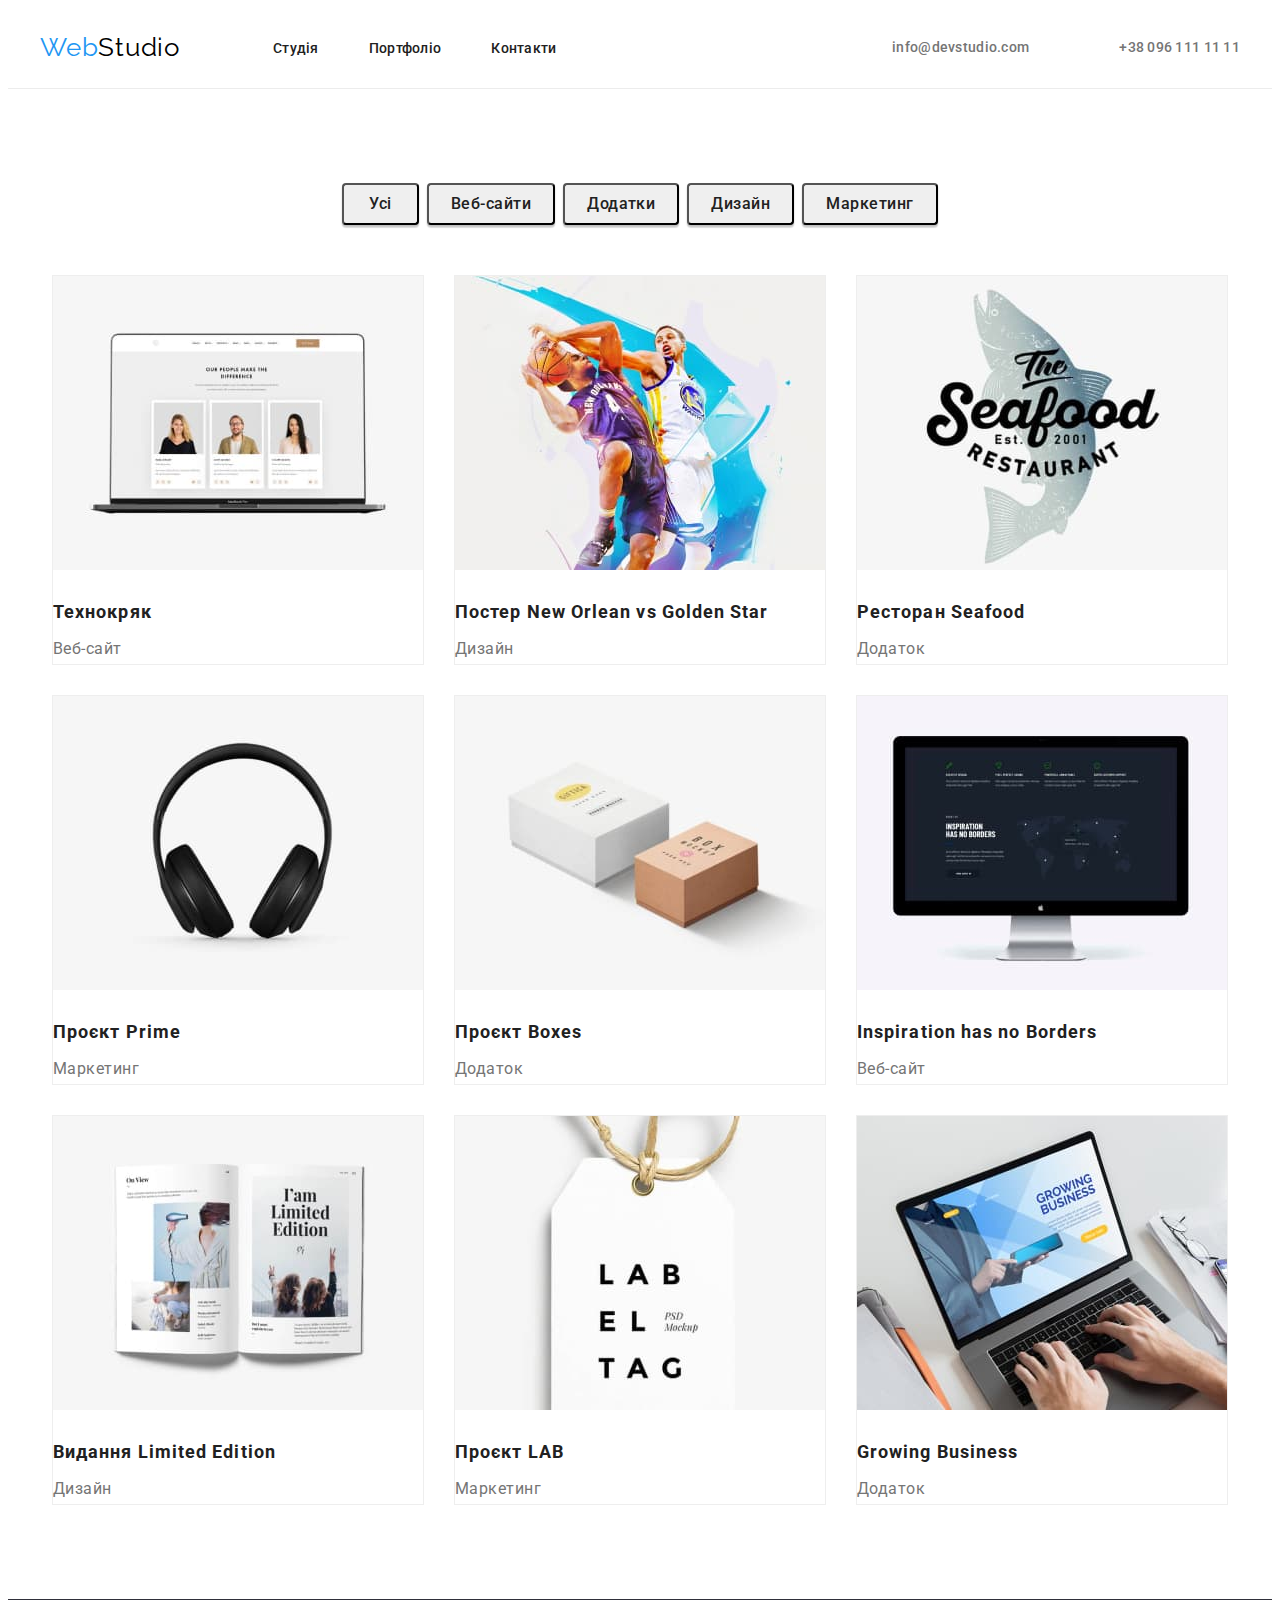
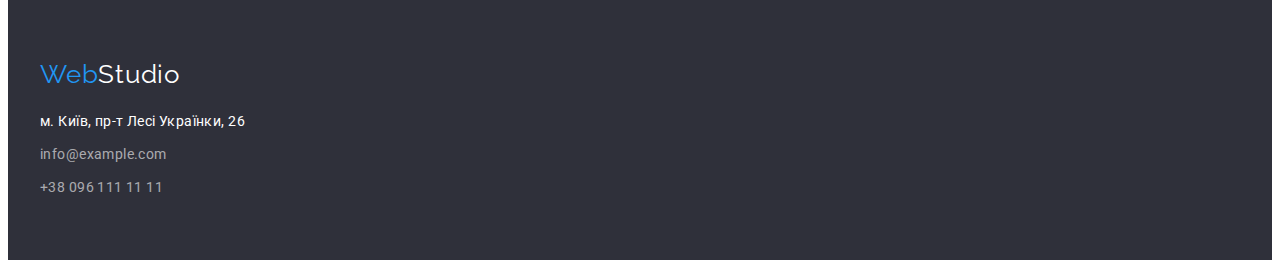
==== commit 0906a509: "updated portfolio" ====
--- a/portfolio.html
+++ b/portfolio.html
@@ -38,42 +38,36 @@
           </li>
         </ul>
       </nav>
+      <ul class="header-connect">
+        <li class="header-mail link" href="mailto:info@devstudio.com"
+          >info@devstudio.com</
+        >
+        <li class="header-tel link" href="tel:+380961111111"
+          >+38 096 111 11 11</
+        >
+      </ul>
     </div>
-    <nav>
-      <div class="header-connect">
-        <a class="header-mail link" href="mailto:info@devstudio.com"
-          >info@devstudio.com</a
-        >
-        <a class="header-tel link" href="tel:+380961111111"
-          >+38 096 111 11 11</a
-        >
-      </div>
-    </nav>
   </header>
   <main>
-    <section>
+    <section class="portfolio-items">
       <div class="container">
         <ul class="portfolio-checklist">
           <li class="portfolio-list">
-            <button type="button" class="portfolio-button">Усі</button>
+            <button type="button" class="portfolio-button-1">Усі</button>
           </li>
           <li class="portfolio-list">
-            <button type="button" class="portfolio-button">Веб-сайти</button>
+            <button type="button" class="portfolio-button-2">Веб-сайти</button>
           </li>
           <li class="portfolio-list">
-            <button type="button" class="portfolio-button">Додатки</button>
+            <button type="button" class="portfolio-button-3">Додатки</button>
           </li>
           <li class="portfolio-list">
-            <button type="button" class="portfolio-button">Дизайн</button>
+            <button type="button" class="portfolio-button-4">Дизайн</button>
           </li>
           <li class="portfolio-list">
-            <button type="button" class="portfolio-button">Маркетинг</button>
+            <button type="button" class="portfolio-button-5">Маркетинг</button>
           </li>
         </ul>
-      </div>
-      </section>
-      <section class="portfolio-items">
-      <div class="container">
       <ul class="all-list">
           <li class="item-list">
             <img
@@ -156,7 +150,7 @@
   </main>
   <footer class="footer">
     <div class="container">
-      <a class="logo-link" href="./index.html"
+      <a class="logo-link-footer" href="./index.html"
         >Web<span class="span-footer">Studio</span></a
       >
       <address>
@@ -172,7 +166,7 @@
             <a
               class="contacts-link-mail link"
               href="mailto:info@devstudio.com"
-              >info@devstudio.com</a
+              >info@example.com</a
             >
           </li>
           <li>
--- a/CSS/styles.css
+++ b/CSS/styles.css
@@ -24,6 +24,7 @@
 }
 
 .header-connect {
+  display: flex;
   margin-left: auto;
 }
 
@@ -72,7 +73,6 @@
 }
 
 
-
 .logo-link {
   text-decoration: none;
   margin-right: 93px;
@@ -96,6 +96,7 @@
   line-height: 1.14;
   letter-spacing: 0.02em;
   color: #757575;
+  margin-right: 50px;
 }
 
 .header-tel {
@@ -142,6 +143,7 @@
   color: #FFFFFF;
   max-width: 696px;
   margin: 0 auto;
+  margin-bottom: 30px;
 }
 
 .hero-btn {
@@ -150,7 +152,7 @@
   font-weight: 700;
   font-size: 16px;
   line-height: 1.88;
-  align-items: centert;
+  align-items: center;
   text-align: center;
   letter-spacing: 0.06em;
   cursor: pointer;
@@ -166,8 +168,7 @@
 flex-direction: row;
 justify-content: center;
 align-items: center;
-padding-top: 94px;
-padding-bottom: 50px;
+margin-bottom: 50px;
 }
 
 .portfolio-list {
@@ -227,7 +228,12 @@
 }
 
 .title {
-padding-bottom: 50px;
+margin-bottom: 50px;
+}
+
+.team-div {
+  padding-top: 30px;
+  padding-bottom: 30px;
 }
 
 .team-title {
@@ -237,14 +243,15 @@
   text-align: center;
   letter-spacing: 0.03em;
   color: #212121;
-  padding-top: 30px;
   padding-bottom: 10px;
 }
 
 .team-list {
   box-shadow: 0px 1px 3px rgba(0, 0, 0, 0.12), 0px 1px 1px rgba(0, 0, 0, 0.14), 0px 2px 1px rgba(0, 0, 0, 0.2);
-border-radius: 0px 0px 4px 4px;
-}
+  border-radius: 0px 0px 4px 4px;
+  background-color: #FFFFFF;
+}
+
 
 .doing {
   display: flex;
@@ -270,13 +277,11 @@
   text-align: center;
   letter-spacing: 0.03em;
   color: #757575;
-  padding-bottom: 30px;
 }
 
 .our-team {
   display: flex;
   gap: 30px;
-  border-radius: 0px 0px 4px 4px;
 }
 
 .all-list {
@@ -307,18 +312,94 @@
   color: #757575;
 }
 
-.portfolio-button {
-    font-family: 'Roboto';
-    font-style: normal;
-    font-weight: 500;
-    font-size: 16px;
-    line-height: 1.62;
-    text-align: center;
-    letter-spacing: 0.03em;
-    color: #212121;
-    cursor: pointer;
-    border-radius: 4px;
-    margin-right: 8px;
+
+.portfolio-button-1 {
+  font-family: 'Roboto';
+  font-style: normal;
+  font-weight: 500;
+  font-size: 16px;
+  line-height: 1.62;
+  text-align: center;
+  letter-spacing: 0.03em;
+  color: #212121;
+  cursor: pointer;
+  border-radius: 4px;
+  margin-right: 8px;
+/* shadow-middle */
+box-shadow: 0px 3px 1px rgba(0, 0, 0, 0.1), 0px 1px 2px rgba(0, 0, 0, 0.08), 0px 2px 2px rgba(0, 0, 0, 0.12);
+border-radius: 4px;
+padding: 6px 25px;
+}
+
+.portfolio-button-2 {
+  font-family: 'Roboto';
+  font-style: normal;
+  font-weight: 500;
+  font-size: 16px;
+  line-height: 1.62;
+  text-align: center;
+  letter-spacing: 0.03em;
+  color: #212121;
+  cursor: pointer;
+  border-radius: 4px;
+  margin-right: 8px;
+/* shadow-middle */
+box-shadow: 0px 3px 1px rgba(0, 0, 0, 0.1), 0px 1px 2px rgba(0, 0, 0, 0.08), 0px 2px 2px rgba(0, 0, 0, 0.12);
+border-radius: 4px;
+padding: 6px 22px;
+}
+
+.portfolio-button-3 {
+  font-family: 'Roboto';
+  font-style: normal;
+  font-weight: 500;
+  font-size: 16px;
+  line-height: 1.62;
+  text-align: center;
+  letter-spacing: 0.03em;
+  color: #212121;
+  cursor: pointer;
+  border-radius: 4px;
+  margin-right: 8px;
+/* shadow-middle */
+box-shadow: 0px 3px 1px rgba(0, 0, 0, 0.1), 0px 1px 2px rgba(0, 0, 0, 0.08), 0px 2px 2px rgba(0, 0, 0, 0.12);
+border-radius: 4px;
+padding: 6px 22px;
+}
+
+.portfolio-button-4 {
+  font-family: 'Roboto';
+  font-style: normal;
+  font-weight: 500;
+  font-size: 16px;
+  line-height: 1.62;
+  text-align: center;
+  letter-spacing: 0.03em;
+  color: #212121;
+  cursor: pointer;
+  border-radius: 4px;
+  margin-right: 8px;
+/* shadow-middle */
+box-shadow: 0px 3px 1px rgba(0, 0, 0, 0.1), 0px 1px 2px rgba(0, 0, 0, 0.08), 0px 2px 2px rgba(0, 0, 0, 0.12);
+border-radius: 4px;
+padding: 6px 22px;
+}
+
+.portfolio-button-5 {
+  font-family: 'Roboto';
+  font-style: normal;
+  font-weight: 500;
+  font-size: 16px;
+  line-height: 1.62;
+  text-align: center;
+  letter-spacing: 0.03em;
+  color: #212121;
+  cursor: pointer;
+  border-radius: 4px;
+/* shadow-middle */
+box-shadow: 0px 3px 1px rgba(0, 0, 0, 0.1), 0px 1px 2px rgba(0, 0, 0, 0.08), 0px 2px 2px rgba(0, 0, 0, 0.12);
+border-radius: 4px;
+padding: 6px 22px;
 }
 
 .portfolio-items {
@@ -350,6 +431,8 @@
 
 .footer {
   background: #2f303a;
+  padding-top: 60px;
+  padding-bottom: 60px;
 }
 
 .contacts-address-link {
@@ -359,7 +442,6 @@
   line-height: 1.71;
   letter-spacing: 0.03em;
   color: #ffffff;
-  padding-top: 20px;
   padding-bottom: 9px;
 }
 
@@ -371,7 +453,6 @@
   line-height: 1.71;
   letter-spacing: 0.03em;
   color: rgba(255, 255, 255, 0.6);
-  padding-top: 9px;
   padding-bottom: 9px;
 }
 
@@ -383,8 +464,6 @@
   line-height: 1.71;
   letter-spacing: 0.03em;
   color: rgba(255, 255, 255, 0.6);
-  padding-top: 9px;
-  padding-bottom: 60px;
 }
 
 .contacts-address-link:hover,
@@ -405,7 +484,6 @@
 .span-footer{
     color: #FFFFFF;
     display: inline-block;
-    padding-top: 60px;
     padding-bottom: 20px;
 }
 
@@ -413,4 +491,15 @@
 .section {
   padding-top: 94px;
   padding-bottom: 94px;
+}
+
+.logo-link-footer {
+  font-family: "Raleway";
+  font-style: normal;
+  font-size: 26px;
+  line-height: 1.19;
+  letter-spacing: 0.03em;
+  color: #2196f3;
+  text-decoration: none;
+  margin-bottom: 20px;
 }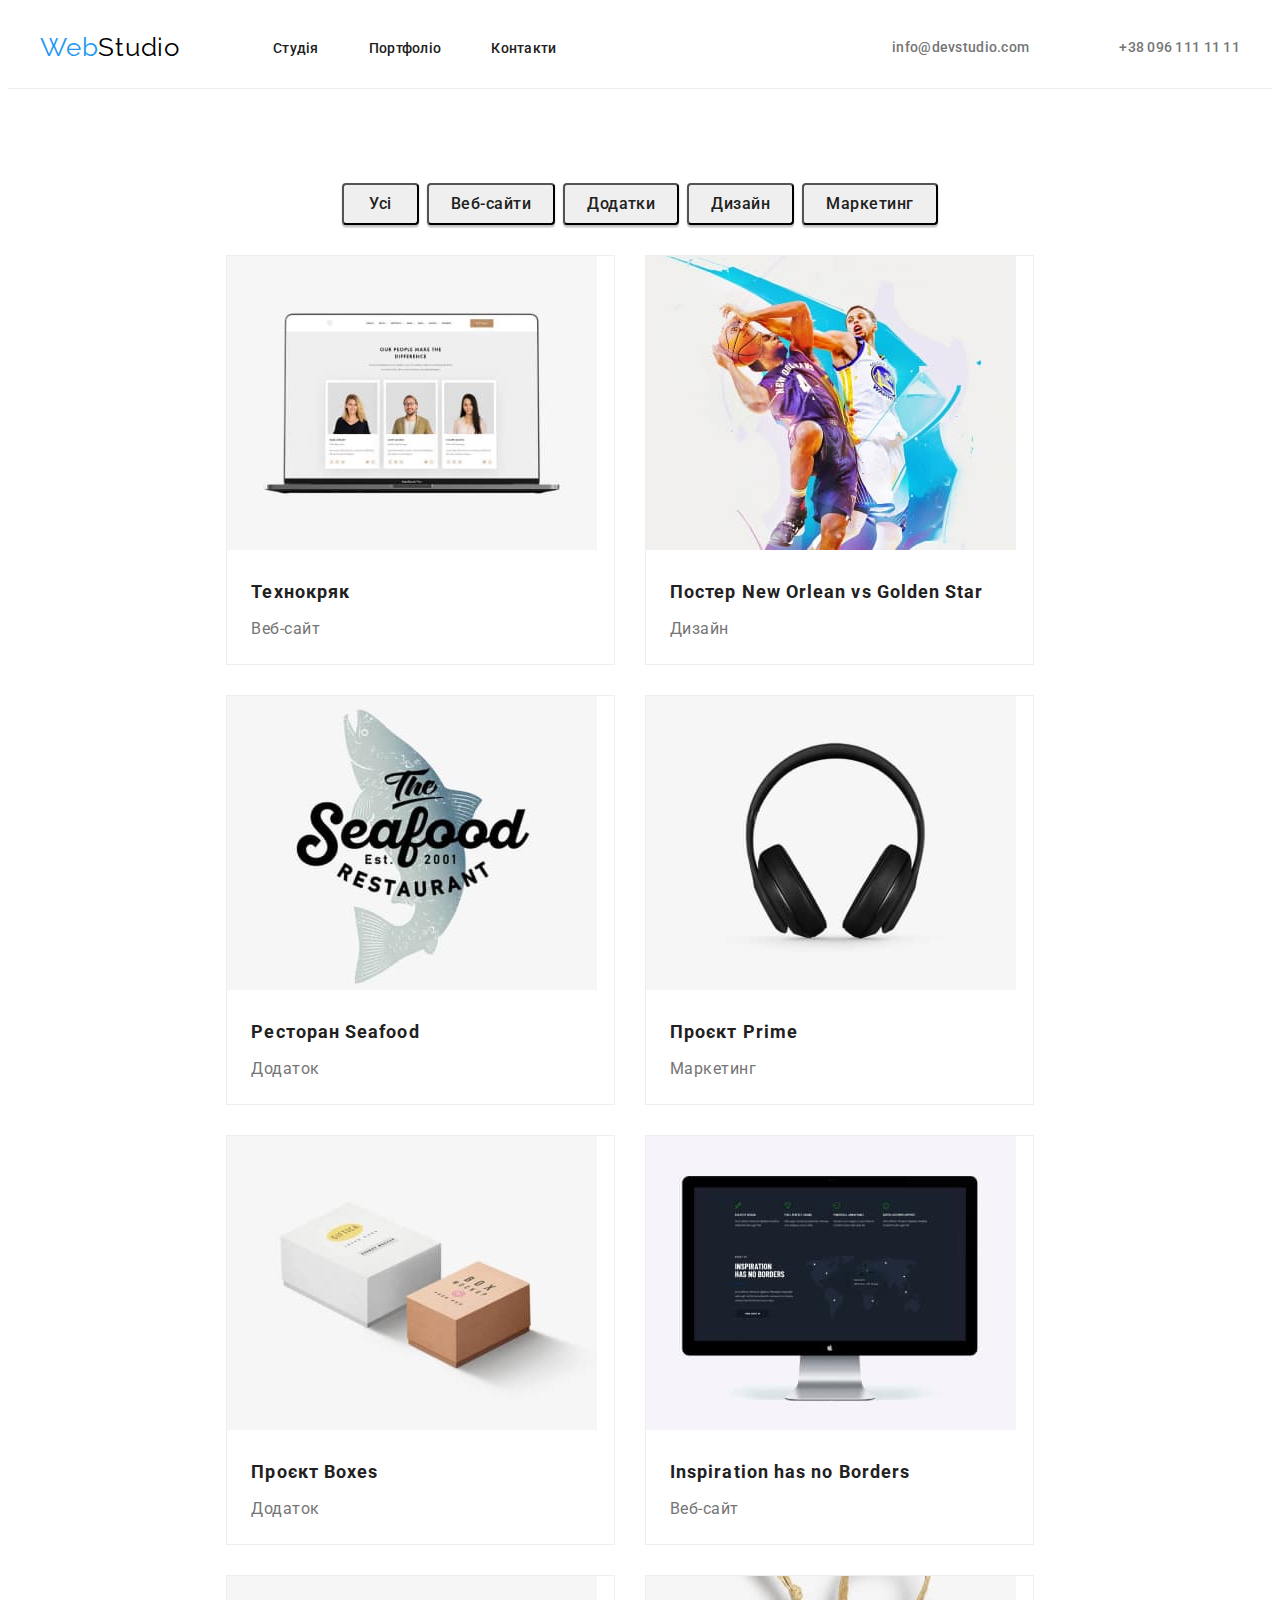
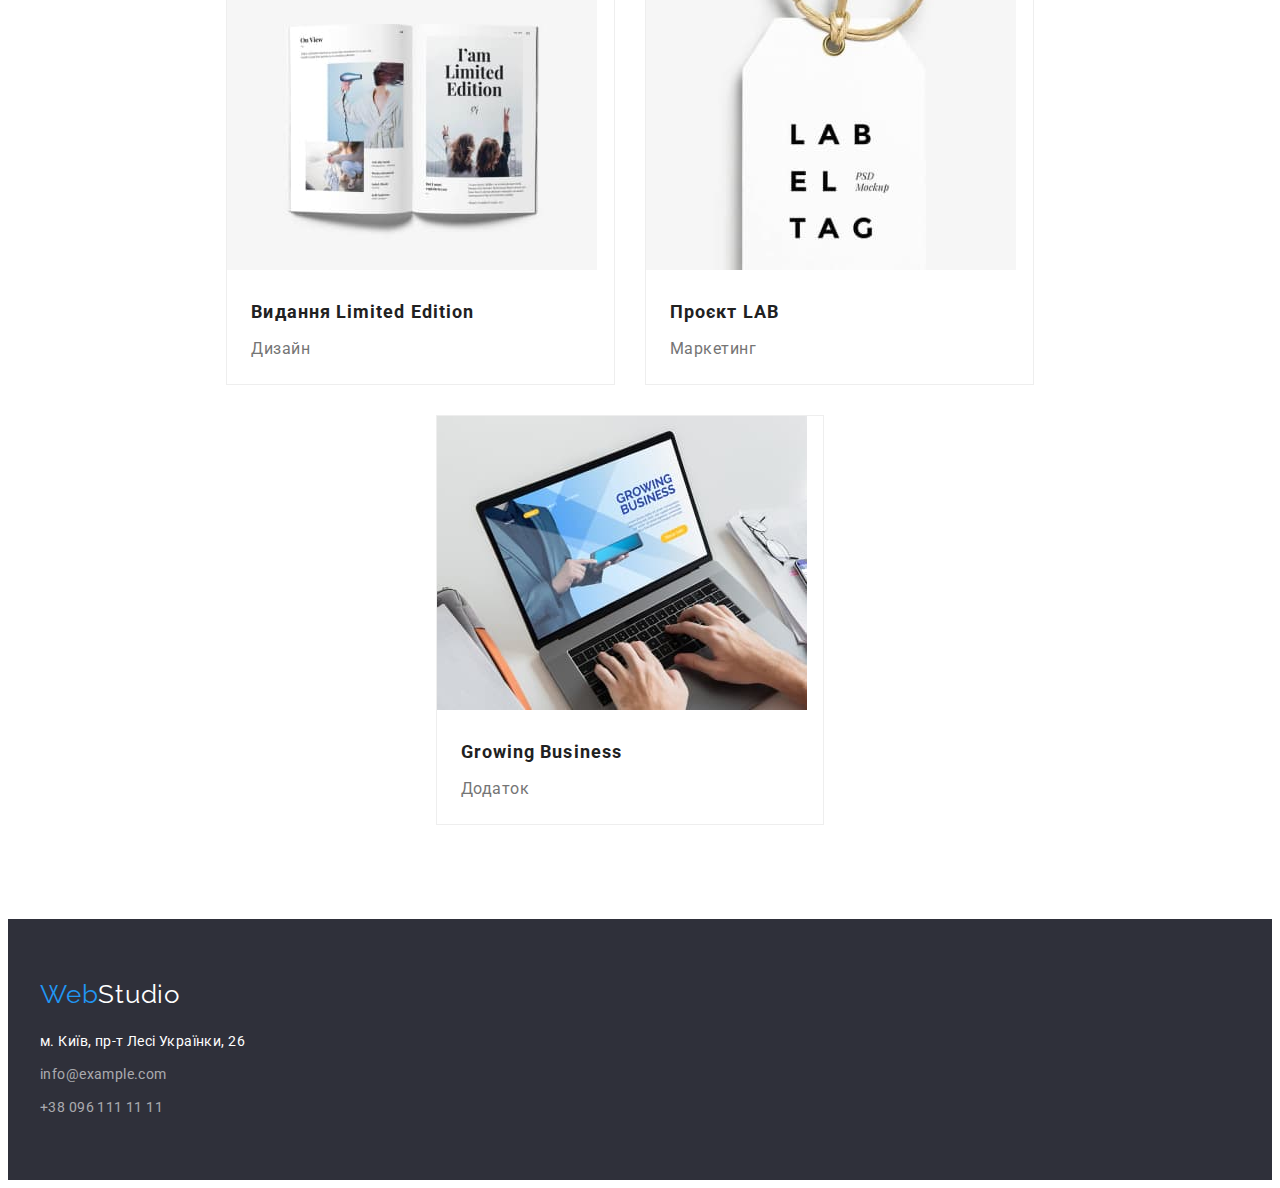
==== commit 7f576260: "final" ====
--- a/portfolio.html
+++ b/portfolio.html
@@ -76,8 +76,10 @@
               width="370"
               height="294"
             />
-            <h3 class="all">Технокряк</h3>
-            <p class="all-text">Веб-сайт</p>
+           <div class="portfolio-inside">
+              <h3 class="all">Технокряк</h3>
+              <p class="all-text">Веб-сайт</p>
+           </div>
           </li>
           <li class="item-list">
             <img
@@ -86,8 +88,10 @@
               width="370"
               height="294"
             />
-            <h3 class="all">Постер New Orlean vs Golden Star</h3>
-            <p class="all-text">Дизайн</p>
+           <div class="portfolio-inside">
+              <h3 class="all">Постер New Orlean vs Golden Star</h3>
+              <p class="all-text">Дизайн</p>
+           </div>
           </li>
           <li class="item-list">
             <img
@@ -96,18 +100,24 @@
               width="370"
               height="294"
             />
-            <h3 class="all">Ресторан Seafood</h3>
-            <p class="all-text">Додаток</p>
+            <div class="portfolio-inside">
+              <h3 class="all">Ресторан Seafood</h3>
+              <p class="all-text">Додаток</p>
+            </div>
           </li>
           <li class="item-list">
             <img src="./images/prime.jpg" alt="prime" width="370" height="294" />
-            <h3 class="all">Проєкт Prime</h3>
-            <p class="all-text">Маркетинг</p>
+            <div class="portfolio-inside">
+              <h3 class="all">Проєкт Prime</h3>
+              <p class="all-text">Маркетинг</p>
+            </div>
           </li>
           <li class="item-list">
             <img src="./images/boxes.jpg" alt="boxes" width="370" height="294" />
-            <h3 class="all">Проєкт Boxes</h3>
-            <p class="all-text">Додаток</p>
+            <div class="portfolio-inside">
+              <h3 class="all">Проєкт Boxes</h3>
+              <p class="all-text">Додаток</p>
+            </div>
           </li>
           <li class="item-list">
             <img
@@ -116,8 +126,10 @@
               width="370"
               height="294"
             />
-            <h3 class="all">Inspiration has no Borders</h3>
-            <p class="all-text">Веб-сайт</p>
+            <div class="portfolio-inside">
+              <h3 class="all">Inspiration has no Borders</h3>
+              <p class="all-text">Веб-сайт</p>
+            </div>
           </li>
           <li class="item-list">
             <img
@@ -126,13 +138,17 @@
               width="370"
               height="294"
             />
-            <h3 class="all">Видання Limited Edition</h3>
-            <p class="all-text">Дизайн</p>
+            <div class="portfolio-inside">
+              <h3 class="all">Видання Limited Edition</h3>
+              <p class="all-text">Дизайн</p>
+            </div>
           </li>
           <li class="item-list">
             <img src="./images/lab.jpg" alt="lab" width="370" height="294" />
-            <h3 class="all">Проєкт LAB</h3>
-            <p class="all-text">Маркетинг</p>
+            <div class="portfolio-inside">
+              <h3 class="all">Проєкт LAB</h3>
+              <p class="all-text">Маркетинг</p>
+            </div>
           </li>
           <li class="item-list">
             <img
@@ -141,8 +157,10 @@
               width="370"
               height="294"
             />
-            <h3 class="all">Growing Business</h3>
-            <p class="all-text">Додаток</p>
+            <div class="portfolio-inside">
+              <h3 class="all">Growing Business</h3>
+              <p class="all-text">Додаток</p>
+            </div>
           </li>
         </div>
       </ul>
--- a/CSS/styles.css
+++ b/CSS/styles.css
@@ -175,6 +175,12 @@
   display: flex;
 }
 
+.portfolio-inside {
+  padding-top: 20px;
+  padding-bottom: 20px;
+  margin-left: 24px;
+}
+
 .main-title {
   background: #2f303a;
   padding-top: 200px;
@@ -287,12 +293,20 @@
 .all-list {
   display: flex;
   flex-wrap: wrap;
+  padding: 0px;
+  margin-left: 20px;
+  margin-top: 20px;
   gap: 30px;
   justify-content: center;
-}
+  margin-left: -20px;
+  margin-top: -20px;
+}
+
 
 .item-list {
   border: 1px solid #EEEEEE;
+  background: #FFFFFF;
+  flex-basis: calc(100% / 3 - 20px);
 }
 
 
@@ -301,7 +315,6 @@
   line-height: 2;
   letter-spacing: 0.06em;
   color: #212121;
-  padding-top: 20px;
   padding-bottom: 4px;
 }
 
@@ -409,7 +422,7 @@
 
 .portfolio-button:hover
 .portfolio-button:focus {
-  background: #2196F3;;
+  background: #2196F3;
 }
 
 
